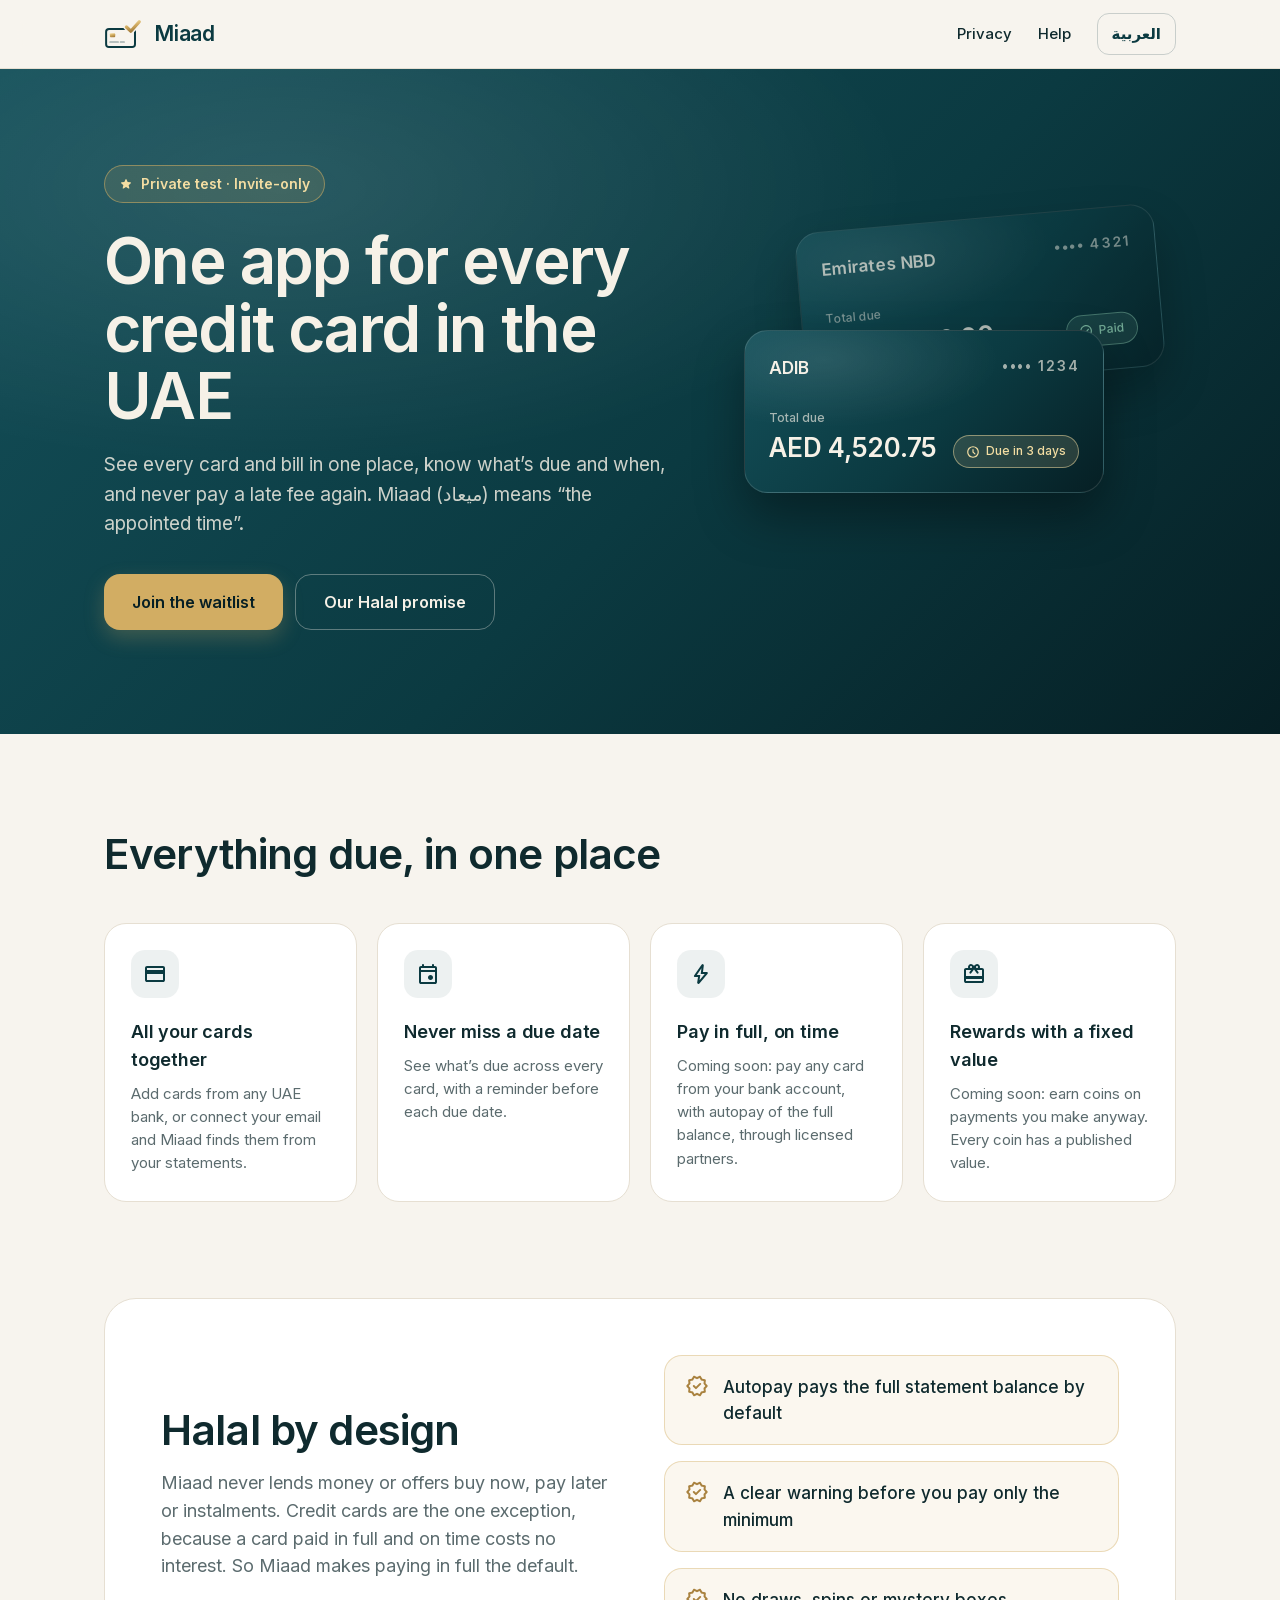
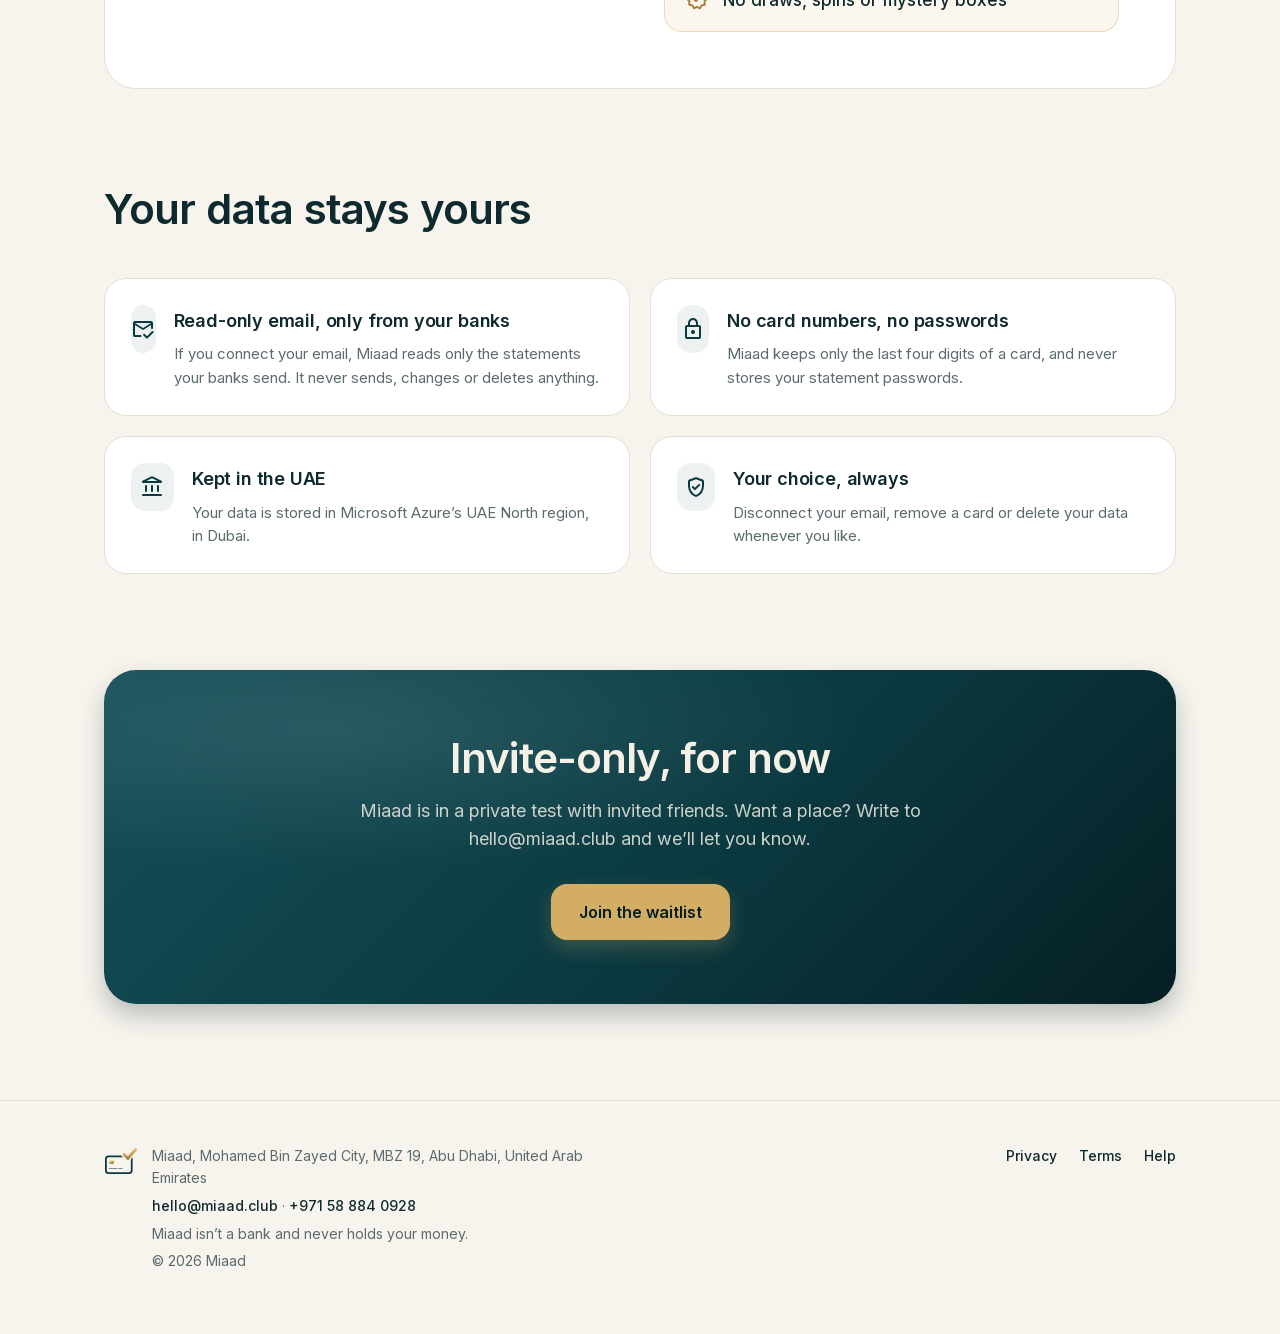
==== index.html @ fc9cc671 "Publish www.miaad.club from javed-code/miaad@ae507bf" ====
<!doctype html>
<html lang="en" dir="ltr">
<head>
<meta charset="utf-8">
<meta name="viewport" content="width=device-width, initial-scale=1">
<title>Miaad · One app for every credit card in the UAE</title>
<meta name="description" content="Miaad shows all your UAE credit cards and bills in one place, so you never miss a due date. Halal by design. Invite-only.">
<meta name="theme-color" content="#0b3a41">
<link rel="canonical" href="https://www.miaad.club/">
<link rel="alternate" hreflang="en" href="https://www.miaad.club/">
<link rel="alternate" hreflang="ar" href="https://www.miaad.club/ar/">
<link rel="icon" type="image/png" href="/assets/img/favicon.png">
<link rel="apple-touch-icon" href="/assets/img/apple-touch-icon.png">
<link rel="preload" href="/assets/fonts/inter-latin.woff2" as="font" type="font/woff2" crossorigin>
<link rel="stylesheet" href="/assets/site.css">
<meta property="og:title" content="Miaad · One app for every credit card in the UAE">
<meta property="og:description" content="Miaad shows all your UAE credit cards and bills in one place, so you never miss a due date. Halal by design. Invite-only.">
<meta property="og:image" content="https://www.miaad.club/assets/img/apple-touch-icon.png">
</head>
<body>
<header class="site-header"><div class="wrap bar">
<a class="logo" href="/"><img src="/assets/img/mark-on-light.svg" alt="" width="38" height="31">Miaad</a>
<nav class="site-nav" aria-label="Pages">
<a href="/privacy.html">Privacy</a>
<a href="/support.html">Help</a>
<a class="lang" href="/ar/" lang="ar" hreflang="ar">العربية</a>
</nav>
</div></header>
<main>
<section class="hero"><div class="wrap grid">
<div>
<span class="eyebrow"><svg width="14" height="14" fill="currentColor" viewBox="0 -960 960 960" aria-hidden="true"><path d="M480-269 314-169q-11 7-23 6t-21-8q-9-7-14-17.5t-2-23.5l44-189-147-127q-10-9-12.5-20.5T140-571q4-11 12-18t22-9l194-17 75-178q5-12 15.5-18t21.5-6q11 0 21.5 6t15.5 18l75 178 194 17q14 2 22 9t12 18q4 11 1.5 22.5T809-528L662-401l44 189q3 13-2 23.5T690-171q-9 7-21 8t-23-6L480-269Z"/></svg> Private test · Invite-only</span>
<h1>One app for every credit card in the UAE</h1>
<p class="lead">See every card and bill in one place, know what’s due and when, and never pay a late fee again. Miaad (ميعاد) means “the appointed time”.</p>
<div class="actions"><a class="btn gold" href="mailto:hello@miaad.club?subject=Miaad%20waitlist">Join the waitlist</a><a class="btn ghost" href="#halal">Our Halal promise</a></div>
</div>
<div class="cards" aria-hidden="true">
<div class="cardface back"><div class="top"><span>Emirates NBD</span><span class="digits">•••• 4321</span></div>
<div class="bill"><div><div class="label">Total due</div><div class="amount">AED 1,000.00</div></div><span class="pill paid"><svg viewBox="0 -960 960 960" aria-hidden="true"><path d="m424-408-86-86q-11-11-28-11t-28 11q-11 11-11 28t11 28l114 114q12 12 28 12t28-12l226-226q11-11 11-28t-11-28q-11-11-28-11t-28 11L424-408Zm56 328q-83 0-156-31.5T197-197q-54-54-85.5-127T80-480q0-83 31.5-156T197-763q54-54 127-85.5T480-880q83 0 156 31.5T763-763q54 54 85.5 127T880-480q0 83-31.5 156T763-197q-54 54-127 85.5T480-80Zm0-80q134 0 227-93t93-227q0-134-93-227t-227-93q-134 0-227 93t-93 227q0 134 93 227t227 93Zm0-320Z"/></svg>Paid</span></div></div>
<div class="cardface front"><div class="top"><span>ADIB</span><span class="digits">•••• 1234</span></div>
<div class="bill"><div><div class="label">Total due</div><div class="amount">AED 4,520.75</div></div><span class="pill soon"><svg viewBox="0 -960 960 960" aria-hidden="true"><path d="M520-496v-144q0-17-11.5-28.5T480-680q-17 0-28.5 11.5T440-640v159q0 8 3 15.5t9 13.5l132 132q11 11 28 11t28-11q11-11 11-28t-11-28L520-496ZM480-80q-83 0-156-31.5T197-197q-54-54-85.5-127T80-480q0-83 31.5-156T197-763q54-54 127-85.5T480-880q83 0 156 31.5T763-763q54 54 85.5 127T880-480q0 83-31.5 156T763-197q-54 54-127 85.5T480-80Zm0-400Zm0 320q133 0 226.5-93.5T800-480q0-133-93.5-226.5T480-800q-133 0-226.5 93.5T160-480q0 133 93.5 226.5T480-160Z"/></svg>Due in 3 days</span></div></div>
</div>
</div></section>

<section class="section"><div class="wrap">
<h2>Everything due, in one place</h2>
<div class="grid-4"><div class="tile-card"><div class="icon-tile"><svg viewBox="0 -960 960 960" aria-hidden="true"><path d="M880-720v480q0 33-23.5 56.5T800-160H160q-33 0-56.5-23.5T80-240v-480q0-33 23.5-56.5T160-800h640q33 0 56.5 23.5T880-720Zm-720 80h640v-80H160v80Zm0 160v240h640v-240H160Zm0 240v-480 480Z"/></svg></div><h3>All your cards together</h3><p>Add cards from any UAE bank, or connect your email and Miaad finds them from your statements.</p></div><div class="tile-card"><div class="icon-tile"><svg viewBox="0 -960 960 960" aria-hidden="true"><path d="M509-269q-29-29-29-71t29-71q29-29 71-29t71 29q29 29 29 71t-29 71q-29 29-71 29t-71-29ZM200-80q-33 0-56.5-23.5T120-160v-560q0-33 23.5-56.5T200-800h40v-40q0-17 11.5-28.5T280-880q17 0 28.5 11.5T320-840v40h320v-40q0-17 11.5-28.5T680-880q17 0 28.5 11.5T720-840v40h40q33 0 56.5 23.5T840-720v560q0 33-23.5 56.5T760-80H200Zm0-80h560v-400H200v400Zm0-480h560v-80H200v80Zm0 0v-80 80Z"/></svg></div><h3>Never miss a due date</h3><p>See what’s due across every card, with a reminder before each due date.</p></div><div class="tile-card"><div class="icon-tile"><svg viewBox="0 -960 960 960" aria-hidden="true"><path d="m422-232 207-248H469l29-227-185 267h139l-30 208Zm-62-128H236q-24 0-35.5-21.5T203-423l299-430q10-14 26-19.5t33 .5q17 6 25 21t6 32l-32 259h155q26 0 36.5 23t-6.5 43L416-100q-11 13-27 17t-31-3q-15-7-23.5-21.5T328-139l32-221Zm111-110Z"/></svg></div><h3>Pay in full, on time</h3><p>Coming soon: pay any card from your bank account, with autopay of the full balance, through licensed partners.</p></div><div class="tile-card"><div class="icon-tile"><svg viewBox="0 -960 960 960" aria-hidden="true"><path d="M160-280v80h640v-80H160Zm0-440h88q-5-9-6.5-19t-1.5-21q0-50 35-85t85-35q30 0 55.5 15.5T460-826l20 26 20-26q18-24 44-39t56-15q50 0 85 35t35 85q0 11-1.5 21t-6.5 19h88q33 0 56.5 23.5T880-640v440q0 33-23.5 56.5T800-120H160q-33 0-56.5-23.5T80-200v-440q0-33 23.5-56.5T160-720Zm0 320h640v-240H596l60 82q10 14 8 29.5T648-503q-14 10-29.5 7.5T593-511L480-664 367-511q-10 13-25.5 15.5T312-503q-14-10-16.5-25.5T303-558l59-82H160v240Zm228.5-331.5Q400-743 400-760t-11.5-28.5Q377-800 360-800t-28.5 11.5Q320-777 320-760t11.5 28.5Q343-720 360-720t28.5-11.5ZM600-720q17 0 28.5-11.5T640-760q0-17-11.5-28.5T600-800q-17 0-28.5 11.5T560-760q0 17 11.5 28.5T600-720Z"/></svg></div><h3>Rewards with a fixed value</h3><p>Coming soon: earn coins on payments you make anyway. Every coin has a published value.</p></div></div>
</div></section>

<section class="section" id="halal" style="padding-top:0"><div class="wrap"><div class="halal">
<div><h2>Halal by design</h2><p class="sub">Miaad never lends money or offers buy now, pay later or instalments. Credit cards are the one exception, because a card paid in full and on time costs no interest. So Miaad makes paying in full the default.</p></div>
<ul><li><svg viewBox="0 -960 960 960" aria-hidden="true"><path d="m438-452-58-57q-11-11-27.5-11T324-508q-11 11-11 28t11 28l86 86q12 12 28 12t28-12l170-170q12-12 11.5-28T636-592q-12-12-28.5-12.5T579-593L438-452ZM326-90l-58-98-110-24q-15-3-24-15.5t-7-27.5l11-113-75-86q-10-11-10-26t10-26l75-86-11-113q-2-15 7-27.5t24-15.5l110-24 58-98q8-13 22-17.5t28 1.5l104 44 104-44q14-6 28-1.5t22 17.5l58 98 110 24q15 3 24 15.5t7 27.5l-11 113 75 86q10 11 10 26t-10 26l-75 86 11 113q2 15-7 27.5T802-212l-110 24-58 98q-8 13-22 17.5T584-74l-104-44-104 44q-14 6-28 1.5T326-90Zm52-72 102-44 104 44 56-96 110-26-10-112 74-84-74-86 10-112-110-24-58-96-102 44-104-44-56 96-110 24 10 112-74 86 74 84-10 114 110 24 58 96Zm102-318Z"/></svg><span>Autopay pays the full statement balance by default</span></li><li><svg viewBox="0 -960 960 960" aria-hidden="true"><path d="m438-452-58-57q-11-11-27.5-11T324-508q-11 11-11 28t11 28l86 86q12 12 28 12t28-12l170-170q12-12 11.5-28T636-592q-12-12-28.5-12.5T579-593L438-452ZM326-90l-58-98-110-24q-15-3-24-15.5t-7-27.5l11-113-75-86q-10-11-10-26t10-26l75-86-11-113q-2-15 7-27.5t24-15.5l110-24 58-98q8-13 22-17.5t28 1.5l104 44 104-44q14-6 28-1.5t22 17.5l58 98 110 24q15 3 24 15.5t7 27.5l-11 113 75 86q10 11 10 26t-10 26l-75 86 11 113q2 15-7 27.5T802-212l-110 24-58 98q-8 13-22 17.5T584-74l-104-44-104 44q-14 6-28 1.5T326-90Zm52-72 102-44 104 44 56-96 110-26-10-112 74-84-74-86 10-112-110-24-58-96-102 44-104-44-56 96-110 24 10 112-74 86 74 84-10 114 110 24 58 96Zm102-318Z"/></svg><span>A clear warning before you pay only the minimum</span></li><li><svg viewBox="0 -960 960 960" aria-hidden="true"><path d="m438-452-58-57q-11-11-27.5-11T324-508q-11 11-11 28t11 28l86 86q12 12 28 12t28-12l170-170q12-12 11.5-28T636-592q-12-12-28.5-12.5T579-593L438-452ZM326-90l-58-98-110-24q-15-3-24-15.5t-7-27.5l11-113-75-86q-10-11-10-26t10-26l75-86-11-113q-2-15 7-27.5t24-15.5l110-24 58-98q8-13 22-17.5t28 1.5l104 44 104-44q14-6 28-1.5t22 17.5l58 98 110 24q15 3 24 15.5t7 27.5l-11 113 75 86q10 11 10 26t-10 26l-75 86 11 113q2 15-7 27.5T802-212l-110 24-58 98q-8 13-22 17.5T584-74l-104-44-104 44q-14 6-28 1.5T326-90Zm52-72 102-44 104 44 56-96 110-26-10-112 74-84-74-86 10-112-110-24-58-96-102 44-104-44-56 96-110 24 10 112-74 86 74 84-10 114 110 24 58 96Zm102-318Z"/></svg><span>No draws, spins or mystery boxes</span></li></ul>
</div></div></section>

<section class="section" style="padding-top:0"><div class="wrap">
<h2>Your data stays yours</h2>
<div class="grid-2"><div class="tile-card row-card"><div class="icon-tile"><svg viewBox="0 -960 960 960" aria-hidden="true"><path d="m160-720 320 200 320-200H160Zm0 560q-33 0-56.5-23.5T80-240v-480q0-33 23.5-56.5T160-800h640q33 0 56.5 23.5T880-720v200q0 17-11.5 28.5T840-480q-17 0-28.5-11.5T800-520v-120L501-453q-3 2-21 6-5 0-10.5-1.5T459-453L160-640v400h220q17 0 28.5 11.5T420-200q0 17-11.5 28.5T380-160H160Zm320-240Zm0-120Zm0 75Zm158 253 198-198q11-11 28-11t28 11q11 11 11 28t-11 28L666-108q-12 12-28 12t-28-12L496-222q-11-11-11-28t11-28q11-11 28-11t28 11l86 86Z"/></svg></div><div><h3>Read-only email, only from your banks</h3><p>If you connect your email, Miaad reads only the statements your banks send. It never sends, changes or deletes anything.</p></div></div><div class="tile-card row-card"><div class="icon-tile"><svg viewBox="0 -960 960 960" aria-hidden="true"><path d="M240-80q-33 0-56.5-23.5T160-160v-400q0-33 23.5-56.5T240-640h40v-80q0-83 58.5-141.5T480-920q83 0 141.5 58.5T680-720v80h40q33 0 56.5 23.5T800-560v400q0 33-23.5 56.5T720-80H240Zm0-80h480v-400H240v400Zm296.5-143.5Q560-327 560-360t-23.5-56.5Q513-440 480-440t-56.5 23.5Q400-393 400-360t23.5 56.5Q447-280 480-280t56.5-23.5ZM360-640h240v-80q0-50-35-85t-85-35q-50 0-85 35t-35 85v80ZM240-160v-400 400Z"/></svg></div><div><h3>No card numbers, no passwords</h3><p>Miaad keeps only the last four digits of a card, and never stores your statement passwords.</p></div></div><div class="tile-card row-card"><div class="icon-tile"><svg viewBox="0 -960 960 960" aria-hidden="true"><path d="M200-320v-200q0-17 11.5-28.5T240-560q17 0 28.5 11.5T280-520v200q0 17-11.5 28.5T240-280q-17 0-28.5-11.5T200-320Zm240 0v-200q0-17 11.5-28.5T480-560q17 0 28.5 11.5T520-520v200q0 17-11.5 28.5T480-280q-17 0-28.5-11.5T440-320ZM120-120q-17 0-28.5-11.5T80-160q0-17 11.5-28.5T120-200h720q17 0 28.5 11.5T880-160q0 17-11.5 28.5T840-120H120Zm560-200v-200q0-17 11.5-28.5T720-560q17 0 28.5 11.5T760-520v200q0 17-11.5 28.5T720-280q-17 0-28.5-11.5T680-320Zm160-320H116q-15 0-25.5-10.5T80-676v-22q0-11 5.5-19t14.5-13l344-172q17-8 36-8t36 8l342 171q11 5 16.5 15t5.5 21v15q0 17-11.5 28.5T840-640Zm-582-80h444-444Zm0 0h444L480-830 258-720Z"/></svg></div><div><h3>Kept in the UAE</h3><p>Your data is stored in Microsoft Azure’s UAE North region, in Dubai.</p></div></div><div class="tile-card row-card"><div class="icon-tile"><svg viewBox="0 -960 960 960" aria-hidden="true"><path d="m438-452-56-56q-12-12-28-12t-28 12q-12 12-12 28.5t12 28.5l84 85q12 12 28 12t28-12l170-170q12-12 12-28.5T636-593q-12-12-28.5-12T579-593L438-452Zm29 367q-6-1-12-3-135-45-215-166.5T160-516v-189q0-25 14.5-45t37.5-29l240-90q14-5 28-5t28 5l240 90q23 9 37.5 29t14.5 45v189q0 140-80 261.5T505-88q-6 2-12 3t-13 1q-7 0-13-1Zm13-79q104-33 172-132t68-220v-189l-240-90-240 90v189q0 121 68 220t172 132Zm0-316Z"/></svg></div><div><h3>Your choice, always</h3><p>Disconnect your email, remove a card or delete your data whenever you like.</p></div></div></div>
</div></section>

<section class="section" style="padding-top:0"><div class="wrap"><div class="cta">
<h2>Invite-only, for now</h2>
<p>Miaad is in a private test with invited friends. Want a place? Write to hello@miaad.club and we’ll let you know.</p>
<a class="btn gold" href="mailto:hello@miaad.club?subject=Miaad%20waitlist">Join the waitlist</a>
</div></div></section>
</main>
<footer class="site-footer"><div class="wrap cols">
<div class="brand"><img src="/assets/img/mark-on-light.svg" alt="" width="34" height="28"><div>

<p>Miaad, <span class="ltr">Mohamed Bin Zayed City, MBZ 19, Abu Dhabi, United Arab Emirates</span></p>
<p><a href="mailto:hello@miaad.club">hello@miaad.club</a> · <a class="ltr" href="tel:+971588840928">+971 58 884 0928</a></p>
<p>Miaad isn’t a bank and never holds your money.</p>
<p>© 2026 Miaad</p>
</div></div>
<nav class="links" aria-label="Links">
<a href="/privacy.html">Privacy</a>
<a href="/terms.html">Terms</a>
<a href="/support.html">Help</a>
</nav>
</div></footer>
</body>
</html>
---- assets/site.css ----
/* www.miaad.club. The app's palette (mobile/lib/theme.dart) and the design file's type (design/figma). Logical
   properties throughout, so the Arabic pages mirror by themselves. */

@font-face {
  font-family: 'Inter';
  font-style: normal;
  font-weight: 400 700;
  font-display: swap;
  src: url('/assets/fonts/inter-latin.woff2') format('woff2');
  unicode-range: U+0000-00FF, U+0131, U+0152-0153, U+02BB-02BC, U+02C6, U+02DA, U+02DC, U+0304, U+0308, U+0329, U+2000-206F, U+20AC, U+2122, U+2191, U+2193, U+2212, U+2215, U+FEFF, U+FFFD;
}
@font-face { font-family: 'IBM Plex Sans Arabic'; font-weight: 400; font-display: swap; src: url('/assets/fonts/plex-arabic-400.woff2') format('woff2'); unicode-range: U+0600-06FF, U+0750-077F, U+0870-0891, U+0897-08E1, U+08E3-08FF, U+200C-200E, U+2010-2011, U+204F, U+2E41, U+FB50-FDFF, U+FE70-FE74, U+FE76-FEFC; }
@font-face { font-family: 'IBM Plex Sans Arabic'; font-weight: 500; font-display: swap; src: url('/assets/fonts/plex-arabic-500.woff2') format('woff2'); unicode-range: U+0600-06FF, U+0750-077F, U+0870-0891, U+0897-08E1, U+08E3-08FF, U+200C-200E, U+2010-2011, U+204F, U+2E41, U+FB50-FDFF, U+FE70-FE74, U+FE76-FEFC; }
@font-face { font-family: 'IBM Plex Sans Arabic'; font-weight: 600; font-display: swap; src: url('/assets/fonts/plex-arabic-600.woff2') format('woff2'); unicode-range: U+0600-06FF, U+0750-077F, U+0870-0891, U+0897-08E1, U+08E3-08FF, U+200C-200E, U+2010-2011, U+204F, U+2E41, U+FB50-FDFF, U+FE70-FE74, U+FE76-FEFC; }
@font-face { font-family: 'IBM Plex Sans Arabic'; font-weight: 700; font-display: swap; src: url('/assets/fonts/plex-arabic-700.woff2') format('woff2'); unicode-range: U+0600-06FF, U+0750-077F, U+0870-0891, U+0897-08E1, U+08E3-08FF, U+200C-200E, U+2010-2011, U+204F, U+2E41, U+FB50-FDFF, U+FE70-FE74, U+FE76-FEFC; }

:root {
  --teal-dark: #061f24;
  --teal-deep: #0b3a41;
  --teal-mid: #14505a;
  --gold: #d2ad63;
  --gold-light: #f3dda2;
  --gold-dark: #a9823f;
  --ivory: #f6f1e7;
  --canvas: #f7f4ee;
  --outline: #e6dfd2;
  --ink: #0f2a2e;
  --muted: #5b6b6e;
  --brand: radial-gradient(ellipse 70% 60% at 22% 18%, rgba(255, 255, 255, 0.1), rgba(255, 255, 255, 0) 70%),
    linear-gradient(135deg, var(--teal-mid) 0%, var(--teal-deep) 55%, var(--teal-dark) 100%);
  --shadow: 0 12px 24px rgba(6, 31, 36, 0.25);
}
[dir='rtl'] {
  --brand: radial-gradient(ellipse 70% 60% at 78% 18%, rgba(255, 255, 255, 0.1), rgba(255, 255, 255, 0) 70%),
    linear-gradient(225deg, var(--teal-mid) 0%, var(--teal-deep) 55%, var(--teal-dark) 100%);
}

*, *::before, *::after { box-sizing: border-box; }
html { -webkit-text-size-adjust: 100%; scroll-behavior: smooth; }
body {
  margin: 0;
  font-family: 'Inter', system-ui, -apple-system, 'Segoe UI', sans-serif;
  font-size: 16px;
  line-height: 1.55;
  color: var(--ink);
  background: var(--canvas);
  -webkit-font-smoothing: antialiased;
  text-rendering: optimizeLegibility;
}
[lang='ar'] body { font-family: 'IBM Plex Sans Arabic', 'Inter', system-ui, -apple-system, sans-serif; line-height: 1.7; }
[lang='ar'] * { letter-spacing: 0 !important; }
a { color: var(--teal-deep); }
img { display: block; }
.wrap { max-width: 1120px; margin-inline: auto; padding-inline: 24px; }
.placeholder { background: #fde7e4; color: #ba1a1a; padding: 0 4px; border-radius: 4px; }

/* header */
.site-header { position: sticky; top: 0; z-index: 10; background: rgba(247, 244, 238, 0.86); backdrop-filter: saturate(1.4) blur(14px); -webkit-backdrop-filter: saturate(1.4) blur(14px); border-bottom: 1px solid var(--outline); }
.site-header .bar { display: flex; align-items: center; justify-content: space-between; height: 68px; }
.logo { display: inline-flex; align-items: center; gap: 12px; text-decoration: none; color: var(--teal-deep); font-weight: 600; font-size: 21px; letter-spacing: -0.01em; }
.logo img { width: 38px; height: auto; }
.site-nav { display: flex; align-items: center; gap: 26px; }
.site-nav a { color: var(--ink); text-decoration: none; font-weight: 500; font-size: 15px; }
.site-nav a:hover { color: var(--teal-deep); }
.site-nav .lang { color: var(--teal-deep); font-weight: 600; padding: 8px 14px; border-radius: 12px; border: 1px solid rgba(11, 58, 65, 0.2); }

/* hero */
.hero { background: var(--brand); color: var(--ivory); }
.hero .grid { display: grid; grid-template-columns: 1.15fr 0.85fr; gap: 56px; align-items: center; padding-block: 96px 104px; }
.eyebrow { display: inline-flex; align-items: center; gap: 8px; padding: 7px 14px; border-radius: 999px; border: 1px solid rgba(210, 173, 99, 0.55); background: rgba(210, 173, 99, 0.14); color: var(--gold-light); font-weight: 600; font-size: 14px; }
.hero h1 { font-size: clamp(40px, 5.4vw, 64px); line-height: 1.06; letter-spacing: -0.025em; margin: 24px 0 20px; font-weight: 600; }
[lang='ar'] .hero h1 { line-height: 1.28; font-size: clamp(36px, 4.8vw, 56px); }
.lead { font-size: 19px; color: rgba(246, 241, 231, 0.82); max-width: 580px; margin: 0; }
.actions { display: flex; gap: 12px; flex-wrap: wrap; margin-top: 36px; }
.btn { display: inline-flex; align-items: center; justify-content: center; gap: 10px; height: 56px; padding-inline: 28px; border-radius: 16px; font-weight: 600; font-size: 16px; text-decoration: none; transition: transform 0.15s ease, box-shadow 0.15s ease; }
.btn:hover { transform: translateY(-1px); }
.btn.gold { background: var(--gold); color: var(--teal-dark); box-shadow: 0 8px 20px rgba(210, 173, 99, 0.25); }
.btn.ghost { border: 1px solid rgba(246, 241, 231, 0.35); color: var(--ivory); }
.btn.primary { background: var(--teal-deep); color: var(--ivory); }

/* the card visual in the hero */
.cards { position: relative; height: 360px; }
.cardface { position: absolute; width: min(360px, 100%); border-radius: 24px; padding: 24px; background: var(--brand); border: 1px solid rgba(246, 241, 231, 0.14); box-shadow: 0 24px 48px rgba(0, 0, 0, 0.35); color: var(--ivory); }
.cardface.back { inset-inline-start: 56px; top: 0; opacity: 0.7; transform: rotate(-5deg); }
[dir='rtl'] .cardface.back { transform: rotate(5deg); }
.cardface.front { inset-inline-start: 0; top: 112px; }
.cardface .top { display: flex; justify-content: space-between; gap: 12px; font-weight: 600; font-size: 17px; }
.cardface .digits { direction: ltr; color: rgba(246, 241, 231, 0.65); letter-spacing: 0.12em; font-size: 14px; }
.cardface .bill { display: flex; flex-wrap: wrap; justify-content: space-between; align-items: flex-end; gap: 12px; margin-top: 28px; }
.cardface .label { font-size: 12px; color: rgba(246, 241, 231, 0.65); font-weight: 500; }
.cardface .amount { font-size: 26px; font-weight: 600; letter-spacing: -0.01em; white-space: nowrap; }
.pill { display: inline-flex; align-items: center; gap: 6px; padding: 6px 12px; border-radius: 999px; font-size: 12px; font-weight: 500; white-space: nowrap; }
.pill.soon { color: var(--gold-light); background: rgba(243, 221, 162, 0.14); border: 1px solid rgba(243, 221, 162, 0.5); }
.pill.paid { color: #9edcbc; background: rgba(158, 220, 188, 0.14); border: 1px solid rgba(158, 220, 188, 0.5); }
.pill svg { width: 14px; height: 14px; fill: currentColor; }

/* sections */
.section { padding-block: 96px; }
.section h2 { font-size: clamp(30px, 3.6vw, 42px); line-height: 1.15; letter-spacing: -0.02em; margin: 0 0 14px; font-weight: 600; }
.section .sub { color: var(--muted); font-size: 18px; max-width: 660px; margin: 0; }
.grid-4 { display: grid; grid-template-columns: repeat(4, 1fr); gap: 20px; margin-top: 44px; }
.grid-2 { display: grid; grid-template-columns: repeat(2, 1fr); gap: 20px; margin-top: 44px; }
.tile-card { background: #fff; border: 1px solid var(--outline); border-radius: 22px; padding: 26px; }
.tile-card h3 { font-size: 18px; margin: 20px 0 8px; font-weight: 600; letter-spacing: -0.01em; }
.tile-card p { color: var(--muted); margin: 0; font-size: 15px; }
.icon-tile { width: 48px; height: 48px; border-radius: 14px; background: rgba(11, 58, 65, 0.07); display: flex; align-items: center; justify-content: center; }
.icon-tile svg { width: 24px; height: 24px; fill: var(--teal-deep); }
.icon-tile.gold { background: rgba(210, 173, 99, 0.16); }
.icon-tile.gold svg { fill: var(--gold-dark); }
.row-card { display: flex; gap: 18px; align-items: flex-start; }
.row-card h3 { margin-top: 2px; }

.halal { background: #fff; border: 1px solid var(--outline); border-radius: 32px; padding: 56px; display: grid; grid-template-columns: 1fr 1fr; gap: 48px; align-items: center; }
.halal ul { list-style: none; margin: 0; padding: 0; display: grid; gap: 16px; }
.halal li { display: flex; gap: 14px; align-items: flex-start; font-size: 17px; font-weight: 500; padding: 18px 20px; border-radius: 18px; background: rgba(210, 173, 99, 0.1); border: 1px solid rgba(210, 173, 99, 0.4); }
.halal li svg { flex: none; width: 24px; height: 24px; fill: var(--gold-dark); }

.cta { background: var(--brand); color: var(--ivory); border-radius: 32px; padding: 64px 40px; text-align: center; box-shadow: var(--shadow); }
.cta h2 { color: var(--ivory); }
.cta p { color: rgba(246, 241, 231, 0.82); font-size: 18px; max-width: 620px; margin: 0 auto 32px; }

/* documents: privacy, terms, help */
.doc { max-width: 780px; margin-inline: auto; padding: 72px 24px 104px; }
.doc h1 { font-size: clamp(34px, 4vw, 46px); letter-spacing: -0.02em; line-height: 1.15; margin: 0 0 8px; font-weight: 600; }
.doc .updated { color: var(--muted); font-size: 14px; margin: 0 0 32px; }
.doc h2 { font-size: 22px; margin: 44px 0 12px; letter-spacing: -0.01em; font-weight: 600; }
.doc h3 { font-size: 16px; margin: 24px 0 6px; font-weight: 600; }
.doc p, .doc li { font-size: 16.5px; }
.doc ul { padding-inline-start: 22px; }
.doc li { margin-bottom: 8px; }
.doc table { width: 100%; border-collapse: separate; border-spacing: 0; background: #fff; border: 1px solid var(--outline); border-radius: 16px; overflow: hidden; font-size: 15px; margin-top: 8px; }
.doc th, .doc td { padding: 12px 16px; text-align: start; vertical-align: top; border-bottom: 1px solid var(--outline); }
.doc tr:last-child td { border-bottom: 0; }
.doc th { background: var(--canvas); font-weight: 600; }
.doc .contact-card { margin-top: 32px; padding: 24px; border-radius: 20px; background: #fff; border: 1px solid var(--outline); }

/* footer */
.site-footer { border-top: 1px solid var(--outline); padding-block: 44px 56px; color: var(--muted); font-size: 14px; }
.site-footer .cols { display: flex; justify-content: space-between; gap: 32px; flex-wrap: wrap; }
.site-footer .brand { display: flex; gap: 14px; align-items: flex-start; max-width: 520px; }
.site-footer .brand img { width: 34px; height: auto; margin-top: 2px; }
.site-footer p { margin: 0 0 6px; }
.site-footer .links { display: flex; gap: 22px; flex-wrap: wrap; align-items: flex-start; }
.site-footer a { color: var(--ink); text-decoration: none; font-weight: 500; }
.site-footer a:hover { color: var(--teal-deep); }
.ltr { direction: ltr; unicode-bidi: isolate; }

@media (max-width: 960px) {
  .hero .grid { grid-template-columns: 1fr; padding-block: 64px 72px; }
  .cards { height: 300px; max-width: 420px; }
  .grid-4 { grid-template-columns: repeat(2, 1fr); }
  .halal { grid-template-columns: 1fr; padding: 32px; gap: 28px; }
}
@media (max-width: 620px) {
  .site-nav a:not(.lang) { display: none; }
  .grid-4, .grid-2 { grid-template-columns: 1fr; }
  .section { padding-block: 64px; }
  .cta { padding: 44px 24px; border-radius: 24px; }
  .cardface { width: 300px; }
  .cardface.back { inset-inline-start: 40px; }
  .cardface.front { top: 96px; }
  .actions .btn { flex: 1 1 100%; }
}
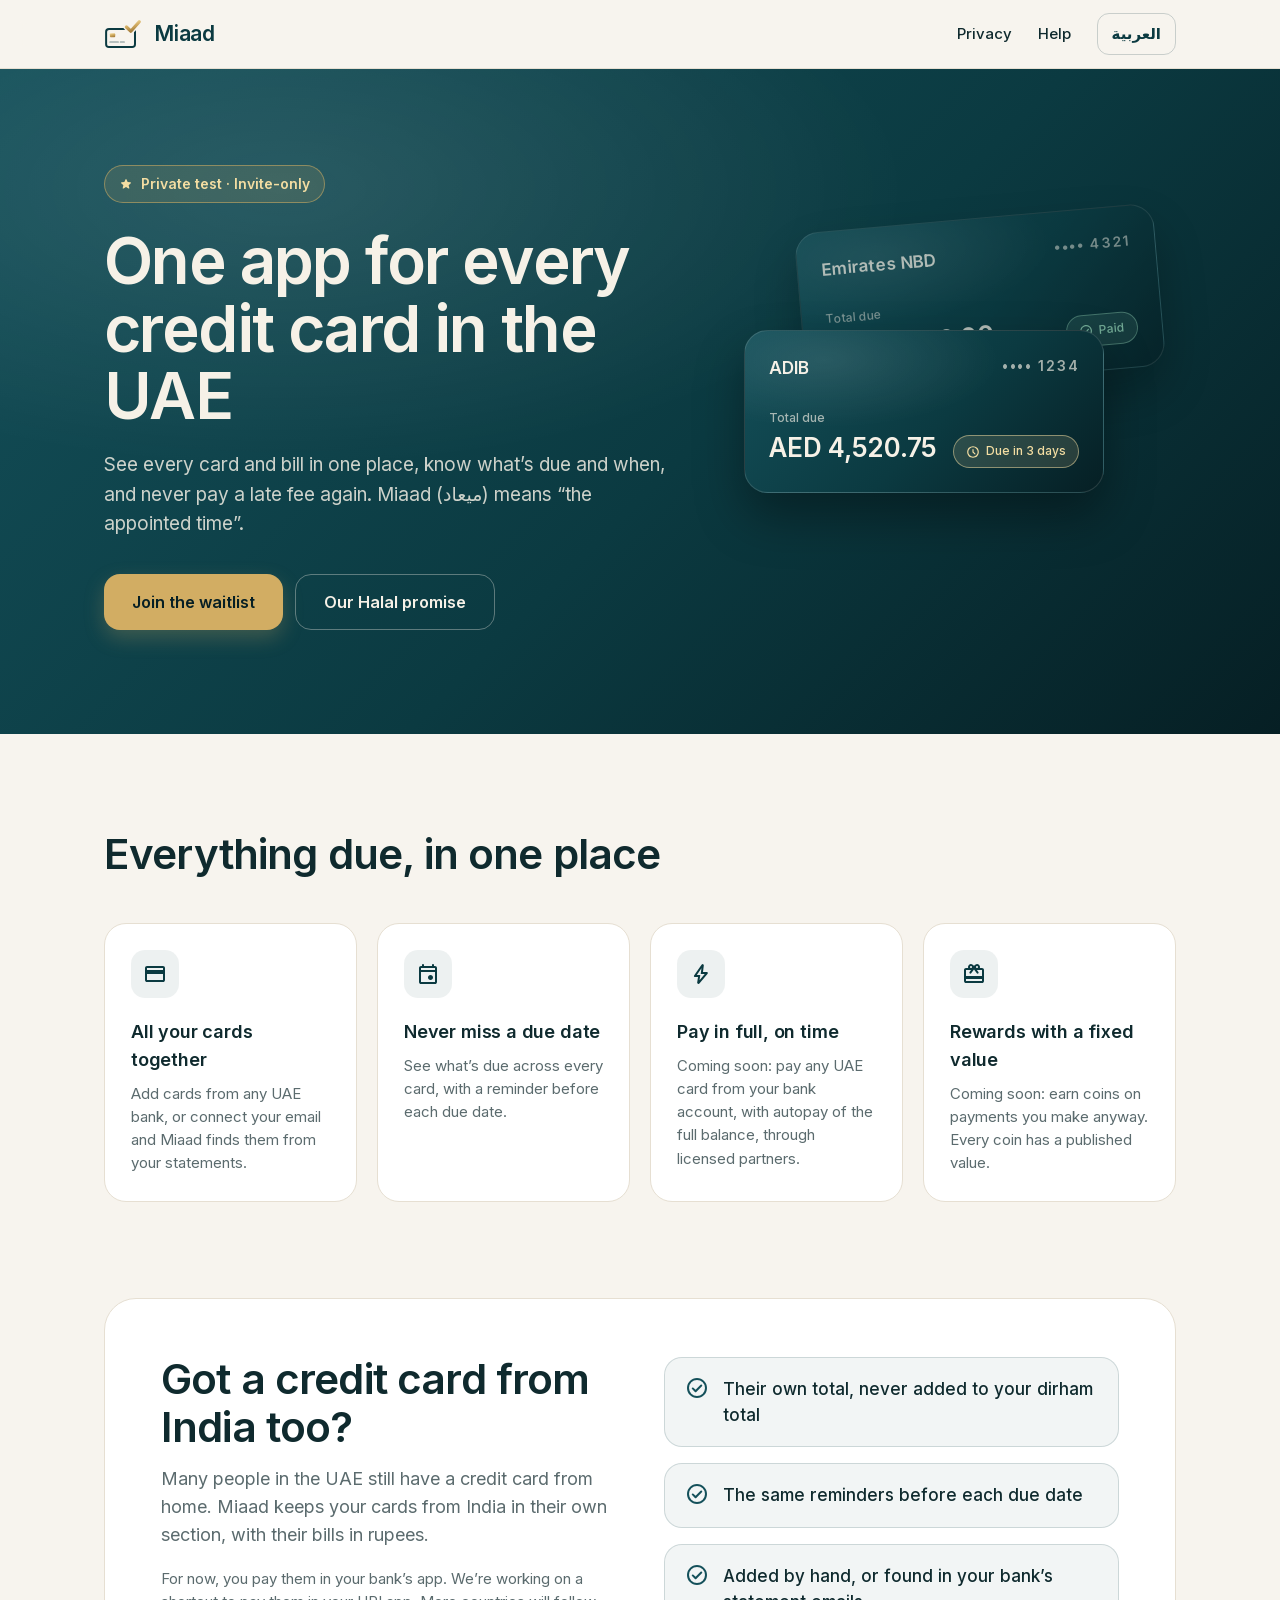
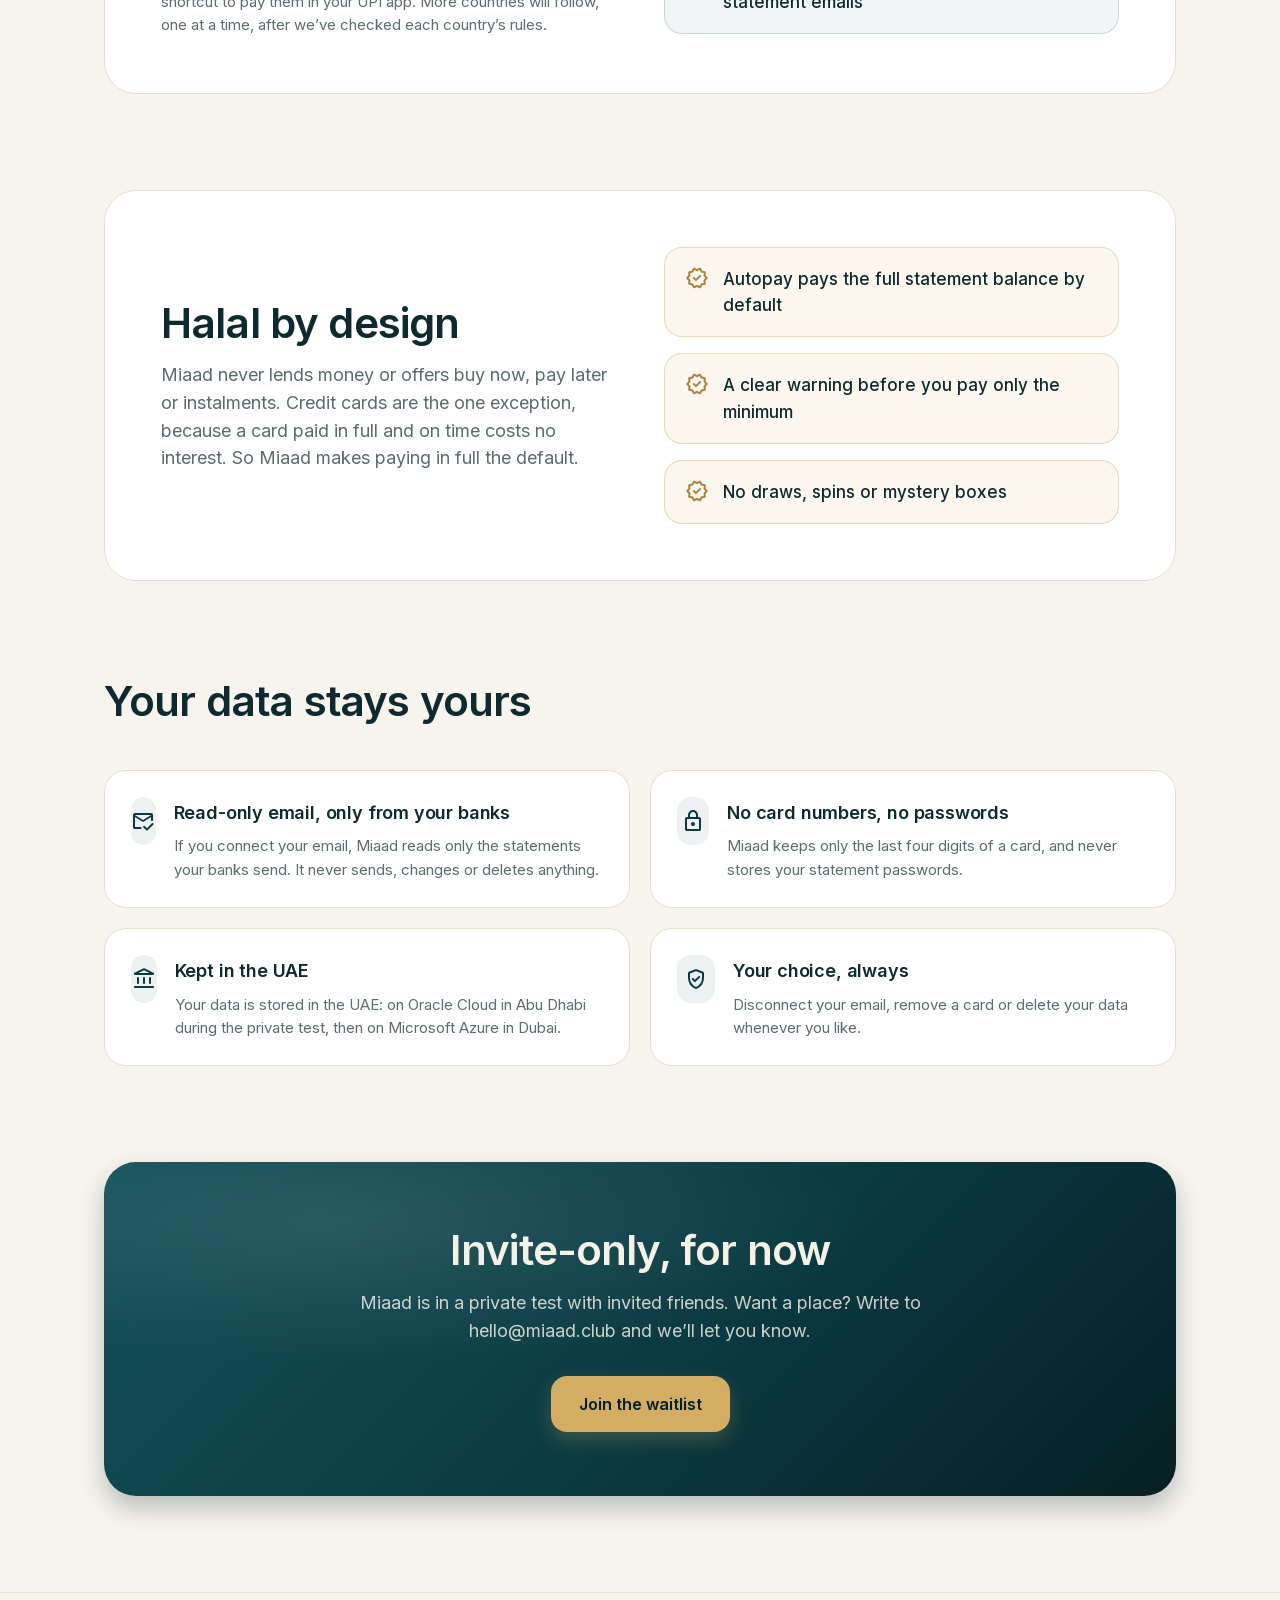
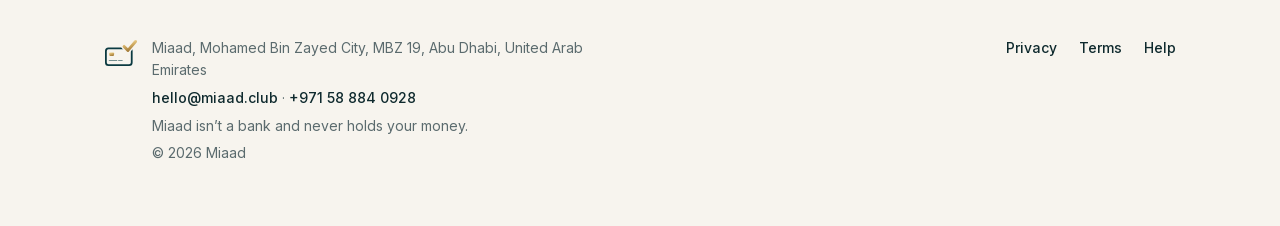
==== commit e5b6ec6d: "Publish www.miaad.club from javed-code/miaad@858d1ce" ====
--- a/index.html
+++ b/index.html
@@ -44,8 +44,13 @@
 
 <section class="section"><div class="wrap">
 <h2>Everything due, in one place</h2>
-<div class="grid-4"><div class="tile-card"><div class="icon-tile"><svg viewBox="0 -960 960 960" aria-hidden="true"><path d="M880-720v480q0 33-23.5 56.5T800-160H160q-33 0-56.5-23.5T80-240v-480q0-33 23.5-56.5T160-800h640q33 0 56.5 23.5T880-720Zm-720 80h640v-80H160v80Zm0 160v240h640v-240H160Zm0 240v-480 480Z"/></svg></div><h3>All your cards together</h3><p>Add cards from any UAE bank, or connect your email and Miaad finds them from your statements.</p></div><div class="tile-card"><div class="icon-tile"><svg viewBox="0 -960 960 960" aria-hidden="true"><path d="M509-269q-29-29-29-71t29-71q29-29 71-29t71 29q29 29 29 71t-29 71q-29 29-71 29t-71-29ZM200-80q-33 0-56.5-23.5T120-160v-560q0-33 23.5-56.5T200-800h40v-40q0-17 11.5-28.5T280-880q17 0 28.5 11.5T320-840v40h320v-40q0-17 11.5-28.5T680-880q17 0 28.5 11.5T720-840v40h40q33 0 56.5 23.5T840-720v560q0 33-23.5 56.5T760-80H200Zm0-80h560v-400H200v400Zm0-480h560v-80H200v80Zm0 0v-80 80Z"/></svg></div><h3>Never miss a due date</h3><p>See what’s due across every card, with a reminder before each due date.</p></div><div class="tile-card"><div class="icon-tile"><svg viewBox="0 -960 960 960" aria-hidden="true"><path d="m422-232 207-248H469l29-227-185 267h139l-30 208Zm-62-128H236q-24 0-35.5-21.5T203-423l299-430q10-14 26-19.5t33 .5q17 6 25 21t6 32l-32 259h155q26 0 36.5 23t-6.5 43L416-100q-11 13-27 17t-31-3q-15-7-23.5-21.5T328-139l32-221Zm111-110Z"/></svg></div><h3>Pay in full, on time</h3><p>Coming soon: pay any card from your bank account, with autopay of the full balance, through licensed partners.</p></div><div class="tile-card"><div class="icon-tile"><svg viewBox="0 -960 960 960" aria-hidden="true"><path d="M160-280v80h640v-80H160Zm0-440h88q-5-9-6.5-19t-1.5-21q0-50 35-85t85-35q30 0 55.5 15.5T460-826l20 26 20-26q18-24 44-39t56-15q50 0 85 35t35 85q0 11-1.5 21t-6.5 19h88q33 0 56.5 23.5T880-640v440q0 33-23.5 56.5T800-120H160q-33 0-56.5-23.5T80-200v-440q0-33 23.5-56.5T160-720Zm0 320h640v-240H596l60 82q10 14 8 29.5T648-503q-14 10-29.5 7.5T593-511L480-664 367-511q-10 13-25.5 15.5T312-503q-14-10-16.5-25.5T303-558l59-82H160v240Zm228.5-331.5Q400-743 400-760t-11.5-28.5Q377-800 360-800t-28.5 11.5Q320-777 320-760t11.5 28.5Q343-720 360-720t28.5-11.5ZM600-720q17 0 28.5-11.5T640-760q0-17-11.5-28.5T600-800q-17 0-28.5 11.5T560-760q0 17 11.5 28.5T600-720Z"/></svg></div><h3>Rewards with a fixed value</h3><p>Coming soon: earn coins on payments you make anyway. Every coin has a published value.</p></div></div>
+<div class="grid-4"><div class="tile-card"><div class="icon-tile"><svg viewBox="0 -960 960 960" aria-hidden="true"><path d="M880-720v480q0 33-23.5 56.5T800-160H160q-33 0-56.5-23.5T80-240v-480q0-33 23.5-56.5T160-800h640q33 0 56.5 23.5T880-720Zm-720 80h640v-80H160v80Zm0 160v240h640v-240H160Zm0 240v-480 480Z"/></svg></div><h3>All your cards together</h3><p>Add cards from any UAE bank, or connect your email and Miaad finds them from your statements.</p></div><div class="tile-card"><div class="icon-tile"><svg viewBox="0 -960 960 960" aria-hidden="true"><path d="M509-269q-29-29-29-71t29-71q29-29 71-29t71 29q29 29 29 71t-29 71q-29 29-71 29t-71-29ZM200-80q-33 0-56.5-23.5T120-160v-560q0-33 23.5-56.5T200-800h40v-40q0-17 11.5-28.5T280-880q17 0 28.5 11.5T320-840v40h320v-40q0-17 11.5-28.5T680-880q17 0 28.5 11.5T720-840v40h40q33 0 56.5 23.5T840-720v560q0 33-23.5 56.5T760-80H200Zm0-80h560v-400H200v400Zm0-480h560v-80H200v80Zm0 0v-80 80Z"/></svg></div><h3>Never miss a due date</h3><p>See what’s due across every card, with a reminder before each due date.</p></div><div class="tile-card"><div class="icon-tile"><svg viewBox="0 -960 960 960" aria-hidden="true"><path d="m422-232 207-248H469l29-227-185 267h139l-30 208Zm-62-128H236q-24 0-35.5-21.5T203-423l299-430q10-14 26-19.5t33 .5q17 6 25 21t6 32l-32 259h155q26 0 36.5 23t-6.5 43L416-100q-11 13-27 17t-31-3q-15-7-23.5-21.5T328-139l32-221Zm111-110Z"/></svg></div><h3>Pay in full, on time</h3><p>Coming soon: pay any UAE card from your bank account, with autopay of the full balance, through licensed partners.</p></div><div class="tile-card"><div class="icon-tile"><svg viewBox="0 -960 960 960" aria-hidden="true"><path d="M160-280v80h640v-80H160Zm0-440h88q-5-9-6.5-19t-1.5-21q0-50 35-85t85-35q30 0 55.5 15.5T460-826l20 26 20-26q18-24 44-39t56-15q50 0 85 35t35 85q0 11-1.5 21t-6.5 19h88q33 0 56.5 23.5T880-640v440q0 33-23.5 56.5T800-120H160q-33 0-56.5-23.5T80-200v-440q0-33 23.5-56.5T160-720Zm0 320h640v-240H596l60 82q10 14 8 29.5T648-503q-14 10-29.5 7.5T593-511L480-664 367-511q-10 13-25.5 15.5T312-503q-14-10-16.5-25.5T303-558l59-82H160v240Zm228.5-331.5Q400-743 400-760t-11.5-28.5Q377-800 360-800t-28.5 11.5Q320-777 320-760t11.5 28.5Q343-720 360-720t28.5-11.5ZM600-720q17 0 28.5-11.5T640-760q0-17-11.5-28.5T600-800q-17 0-28.5 11.5T560-760q0 17 11.5 28.5T600-720Z"/></svg></div><h3>Rewards with a fixed value</h3><p>Coming soon: earn coins on payments you make anyway. Every coin has a published value.</p></div></div>
 </div></section>
+
+<section class="section" style="padding-top:0"><div class="wrap"><div class="abroad">
+<div><h2>Got a credit card from India too?</h2><p class="sub">Many people in the UAE still have a credit card from home. Miaad keeps your cards from India in their own section, with their bills in rupees.</p><p class="note">For now, you pay them in your bank’s app. We’re working on a shortcut to pay them in your UPI app. More countries will follow, one at a time, after we’ve checked each country’s rules.</p></div>
+<ul><li><svg viewBox="0 -960 960 960" aria-hidden="true"><path d="m424-408-86-86q-11-11-28-11t-28 11q-11 11-11 28t11 28l114 114q12 12 28 12t28-12l226-226q11-11 11-28t-11-28q-11-11-28-11t-28 11L424-408Zm56 328q-83 0-156-31.5T197-197q-54-54-85.5-127T80-480q0-83 31.5-156T197-763q54-54 127-85.5T480-880q83 0 156 31.5T763-763q54 54 85.5 127T880-480q0 83-31.5 156T763-197q-54 54-127 85.5T480-80Zm0-80q134 0 227-93t93-227q0-134-93-227t-227-93q-134 0-227 93t-93 227q0 134 93 227t227 93Zm0-320Z"/></svg><span>Their own total, never added to your dirham total</span></li><li><svg viewBox="0 -960 960 960" aria-hidden="true"><path d="m424-408-86-86q-11-11-28-11t-28 11q-11 11-11 28t11 28l114 114q12 12 28 12t28-12l226-226q11-11 11-28t-11-28q-11-11-28-11t-28 11L424-408Zm56 328q-83 0-156-31.5T197-197q-54-54-85.5-127T80-480q0-83 31.5-156T197-763q54-54 127-85.5T480-880q83 0 156 31.5T763-763q54 54 85.5 127T880-480q0 83-31.5 156T763-197q-54 54-127 85.5T480-80Zm0-80q134 0 227-93t93-227q0-134-93-227t-227-93q-134 0-227 93t-93 227q0 134 93 227t227 93Zm0-320Z"/></svg><span>The same reminders before each due date</span></li><li><svg viewBox="0 -960 960 960" aria-hidden="true"><path d="m424-408-86-86q-11-11-28-11t-28 11q-11 11-11 28t11 28l114 114q12 12 28 12t28-12l226-226q11-11 11-28t-11-28q-11-11-28-11t-28 11L424-408Zm56 328q-83 0-156-31.5T197-197q-54-54-85.5-127T80-480q0-83 31.5-156T197-763q54-54 127-85.5T480-880q83 0 156 31.5T763-763q54 54 85.5 127T880-480q0 83-31.5 156T763-197q-54 54-127 85.5T480-80Zm0-80q134 0 227-93t93-227q0-134-93-227t-227-93q-134 0-227 93t-93 227q0 134 93 227t227 93Zm0-320Z"/></svg><span>Added by hand, or found in your bank’s statement emails</span></li></ul>
+</div></div></section>
 
 <section class="section" id="halal" style="padding-top:0"><div class="wrap"><div class="halal">
 <div><h2>Halal by design</h2><p class="sub">Miaad never lends money or offers buy now, pay later or instalments. Credit cards are the one exception, because a card paid in full and on time costs no interest. So Miaad makes paying in full the default.</p></div>
@@ -54,7 +59,7 @@
 
 <section class="section" style="padding-top:0"><div class="wrap">
 <h2>Your data stays yours</h2>
-<div class="grid-2"><div class="tile-card row-card"><div class="icon-tile"><svg viewBox="0 -960 960 960" aria-hidden="true"><path d="m160-720 320 200 320-200H160Zm0 560q-33 0-56.5-23.5T80-240v-480q0-33 23.5-56.5T160-800h640q33 0 56.5 23.5T880-720v200q0 17-11.5 28.5T840-480q-17 0-28.5-11.5T800-520v-120L501-453q-3 2-21 6-5 0-10.5-1.5T459-453L160-640v400h220q17 0 28.5 11.5T420-200q0 17-11.5 28.5T380-160H160Zm320-240Zm0-120Zm0 75Zm158 253 198-198q11-11 28-11t28 11q11 11 11 28t-11 28L666-108q-12 12-28 12t-28-12L496-222q-11-11-11-28t11-28q11-11 28-11t28 11l86 86Z"/></svg></div><div><h3>Read-only email, only from your banks</h3><p>If you connect your email, Miaad reads only the statements your banks send. It never sends, changes or deletes anything.</p></div></div><div class="tile-card row-card"><div class="icon-tile"><svg viewBox="0 -960 960 960" aria-hidden="true"><path d="M240-80q-33 0-56.5-23.5T160-160v-400q0-33 23.5-56.5T240-640h40v-80q0-83 58.5-141.5T480-920q83 0 141.5 58.5T680-720v80h40q33 0 56.5 23.5T800-560v400q0 33-23.5 56.5T720-80H240Zm0-80h480v-400H240v400Zm296.5-143.5Q560-327 560-360t-23.5-56.5Q513-440 480-440t-56.5 23.5Q400-393 400-360t23.5 56.5Q447-280 480-280t56.5-23.5ZM360-640h240v-80q0-50-35-85t-85-35q-50 0-85 35t-35 85v80ZM240-160v-400 400Z"/></svg></div><div><h3>No card numbers, no passwords</h3><p>Miaad keeps only the last four digits of a card, and never stores your statement passwords.</p></div></div><div class="tile-card row-card"><div class="icon-tile"><svg viewBox="0 -960 960 960" aria-hidden="true"><path d="M200-320v-200q0-17 11.5-28.5T240-560q17 0 28.5 11.5T280-520v200q0 17-11.5 28.5T240-280q-17 0-28.5-11.5T200-320Zm240 0v-200q0-17 11.5-28.5T480-560q17 0 28.5 11.5T520-520v200q0 17-11.5 28.5T480-280q-17 0-28.5-11.5T440-320ZM120-120q-17 0-28.5-11.5T80-160q0-17 11.5-28.5T120-200h720q17 0 28.5 11.5T880-160q0 17-11.5 28.5T840-120H120Zm560-200v-200q0-17 11.5-28.5T720-560q17 0 28.5 11.5T760-520v200q0 17-11.5 28.5T720-280q-17 0-28.5-11.5T680-320Zm160-320H116q-15 0-25.5-10.5T80-676v-22q0-11 5.5-19t14.5-13l344-172q17-8 36-8t36 8l342 171q11 5 16.5 15t5.5 21v15q0 17-11.5 28.5T840-640Zm-582-80h444-444Zm0 0h444L480-830 258-720Z"/></svg></div><div><h3>Kept in the UAE</h3><p>Your data is stored in Microsoft Azure’s UAE North region, in Dubai.</p></div></div><div class="tile-card row-card"><div class="icon-tile"><svg viewBox="0 -960 960 960" aria-hidden="true"><path d="m438-452-56-56q-12-12-28-12t-28 12q-12 12-12 28.5t12 28.5l84 85q12 12 28 12t28-12l170-170q12-12 12-28.5T636-593q-12-12-28.5-12T579-593L438-452Zm29 367q-6-1-12-3-135-45-215-166.5T160-516v-189q0-25 14.5-45t37.5-29l240-90q14-5 28-5t28 5l240 90q23 9 37.5 29t14.5 45v189q0 140-80 261.5T505-88q-6 2-12 3t-13 1q-7 0-13-1Zm13-79q104-33 172-132t68-220v-189l-240-90-240 90v189q0 121 68 220t172 132Zm0-316Z"/></svg></div><div><h3>Your choice, always</h3><p>Disconnect your email, remove a card or delete your data whenever you like.</p></div></div></div>
+<div class="grid-2"><div class="tile-card row-card"><div class="icon-tile"><svg viewBox="0 -960 960 960" aria-hidden="true"><path d="m160-720 320 200 320-200H160Zm0 560q-33 0-56.5-23.5T80-240v-480q0-33 23.5-56.5T160-800h640q33 0 56.5 23.5T880-720v200q0 17-11.5 28.5T840-480q-17 0-28.5-11.5T800-520v-120L501-453q-3 2-21 6-5 0-10.5-1.5T459-453L160-640v400h220q17 0 28.5 11.5T420-200q0 17-11.5 28.5T380-160H160Zm320-240Zm0-120Zm0 75Zm158 253 198-198q11-11 28-11t28 11q11 11 11 28t-11 28L666-108q-12 12-28 12t-28-12L496-222q-11-11-11-28t11-28q11-11 28-11t28 11l86 86Z"/></svg></div><div><h3>Read-only email, only from your banks</h3><p>If you connect your email, Miaad reads only the statements your banks send. It never sends, changes or deletes anything.</p></div></div><div class="tile-card row-card"><div class="icon-tile"><svg viewBox="0 -960 960 960" aria-hidden="true"><path d="M240-80q-33 0-56.5-23.5T160-160v-400q0-33 23.5-56.5T240-640h40v-80q0-83 58.5-141.5T480-920q83 0 141.5 58.5T680-720v80h40q33 0 56.5 23.5T800-560v400q0 33-23.5 56.5T720-80H240Zm0-80h480v-400H240v400Zm296.5-143.5Q560-327 560-360t-23.5-56.5Q513-440 480-440t-56.5 23.5Q400-393 400-360t23.5 56.5Q447-280 480-280t56.5-23.5ZM360-640h240v-80q0-50-35-85t-85-35q-50 0-85 35t-35 85v80ZM240-160v-400 400Z"/></svg></div><div><h3>No card numbers, no passwords</h3><p>Miaad keeps only the last four digits of a card, and never stores your statement passwords.</p></div></div><div class="tile-card row-card"><div class="icon-tile"><svg viewBox="0 -960 960 960" aria-hidden="true"><path d="M200-320v-200q0-17 11.5-28.5T240-560q17 0 28.5 11.5T280-520v200q0 17-11.5 28.5T240-280q-17 0-28.5-11.5T200-320Zm240 0v-200q0-17 11.5-28.5T480-560q17 0 28.5 11.5T520-520v200q0 17-11.5 28.5T480-280q-17 0-28.5-11.5T440-320ZM120-120q-17 0-28.5-11.5T80-160q0-17 11.5-28.5T120-200h720q17 0 28.5 11.5T880-160q0 17-11.5 28.5T840-120H120Zm560-200v-200q0-17 11.5-28.5T720-560q17 0 28.5 11.5T760-520v200q0 17-11.5 28.5T720-280q-17 0-28.5-11.5T680-320Zm160-320H116q-15 0-25.5-10.5T80-676v-22q0-11 5.5-19t14.5-13l344-172q17-8 36-8t36 8l342 171q11 5 16.5 15t5.5 21v15q0 17-11.5 28.5T840-640Zm-582-80h444-444Zm0 0h444L480-830 258-720Z"/></svg></div><div><h3>Kept in the UAE</h3><p>Your data is stored in the UAE: on Oracle Cloud in Abu Dhabi during the private test, then on Microsoft Azure in Dubai.</p></div></div><div class="tile-card row-card"><div class="icon-tile"><svg viewBox="0 -960 960 960" aria-hidden="true"><path d="m438-452-56-56q-12-12-28-12t-28 12q-12 12-12 28.5t12 28.5l84 85q12 12 28 12t28-12l170-170q12-12 12-28.5T636-593q-12-12-28.5-12T579-593L438-452Zm29 367q-6-1-12-3-135-45-215-166.5T160-516v-189q0-25 14.5-45t37.5-29l240-90q14-5 28-5t28 5l240 90q23 9 37.5 29t14.5 45v189q0 140-80 261.5T505-88q-6 2-12 3t-13 1q-7 0-13-1Zm13-79q104-33 172-132t68-220v-189l-240-90-240 90v189q0 121 68 220t172 132Zm0-316Z"/></svg></div><div><h3>Your choice, always</h3><p>Disconnect your email, remove a card or delete your data whenever you like.</p></div></div></div>
 </div></section>
 
 <section class="section" style="padding-top:0"><div class="wrap"><div class="cta">
@@ -66,7 +71,7 @@
 <footer class="site-footer"><div class="wrap cols">
 <div class="brand"><img src="/assets/img/mark-on-light.svg" alt="" width="34" height="28"><div>
 
-<p>Miaad, <span class="ltr">Mohamed Bin Zayed City, MBZ 19, Abu Dhabi, United Arab Emirates</span></p>
+<p><span class="ltr">Miaad, <span class="ltr">Mohamed Bin Zayed City, MBZ 19, Abu Dhabi, United Arab Emirates</span></span></p>
 <p><a href="mailto:hello@miaad.club">hello@miaad.club</a> · <a class="ltr" href="tel:+971588840928">+971 58 884 0928</a></p>
 <p>Miaad isn’t a bank and never holds your money.</p>
 <p>© 2026 Miaad</p>
--- a/assets/site.css
+++ b/assets/site.css
@@ -145,11 +145,31 @@
 .site-footer a:hover { color: var(--teal-deep); }
 .ltr { direction: ltr; unicode-bidi: isolate; }
 
+/* Cards from India */
+.abroad { background: #fff; border: 1px solid var(--outline); border-radius: 32px; padding: 56px; display: grid; grid-template-columns: 1fr 1fr; gap: 48px; align-items: center; }
+.abroad .note { color: var(--muted); font-size: 15px; margin: 18px 0 0; max-width: 620px; }
+.abroad ul { list-style: none; margin: 0; padding: 0; display: grid; gap: 16px; }
+.abroad li { display: flex; gap: 14px; align-items: flex-start; font-size: 17px; font-weight: 500; padding: 18px 20px; border-radius: 18px; background: rgba(11, 58, 65, 0.05); border: 1px solid rgba(11, 58, 65, 0.16); }
+.abroad li svg { flex: none; width: 24px; height: 24px; fill: var(--teal-mid); }
+
+/* The waitlist form: no scripts, the browser checks the fields */
+.form-page form { display: grid; gap: 18px; margin-top: 28px; padding: 28px; background: #fff; border: 1px solid var(--outline); border-radius: 22px; }
+.form-page .field { display: grid; gap: 6px; font-weight: 500; }
+.form-page .field small { color: var(--muted); font-weight: 400; font-size: 14px; }
+.form-page input:not([type="checkbox"]) { font: inherit; font-weight: 400; height: 48px; padding-inline: 14px; border-radius: 12px; border: 1px solid var(--outline); background: var(--canvas); color: var(--ink); }
+.form-page input:focus-visible, .form-page .check input:focus-visible { outline: 2px solid var(--teal-mid); outline-offset: 2px; }
+.form-page input[dir="ltr"] { text-align: start; }
+html[dir="rtl"] .form-page input[dir="ltr"] { text-align: end; }
+.form-page .check { display: flex; gap: 12px; align-items: flex-start; font-size: 15px; color: var(--muted); }
+.form-page .check input { margin-top: 4px; width: 18px; height: 18px; flex: none; accent-color: var(--teal-deep); }
+.form-page button { border: 0; cursor: pointer; justify-self: start; }
+.form-page .trap { position: absolute; width: 1px; height: 1px; overflow: hidden; clip-path: inset(50%); white-space: nowrap; }
+
 @media (max-width: 960px) {
   .hero .grid { grid-template-columns: 1fr; padding-block: 64px 72px; }
   .cards { height: 300px; max-width: 420px; }
   .grid-4 { grid-template-columns: repeat(2, 1fr); }
-  .halal { grid-template-columns: 1fr; padding: 32px; gap: 28px; }
+  .halal, .abroad { grid-template-columns: 1fr; padding: 32px; gap: 28px; }
 }
 @media (max-width: 620px) {
   .site-nav a:not(.lang) { display: none; }
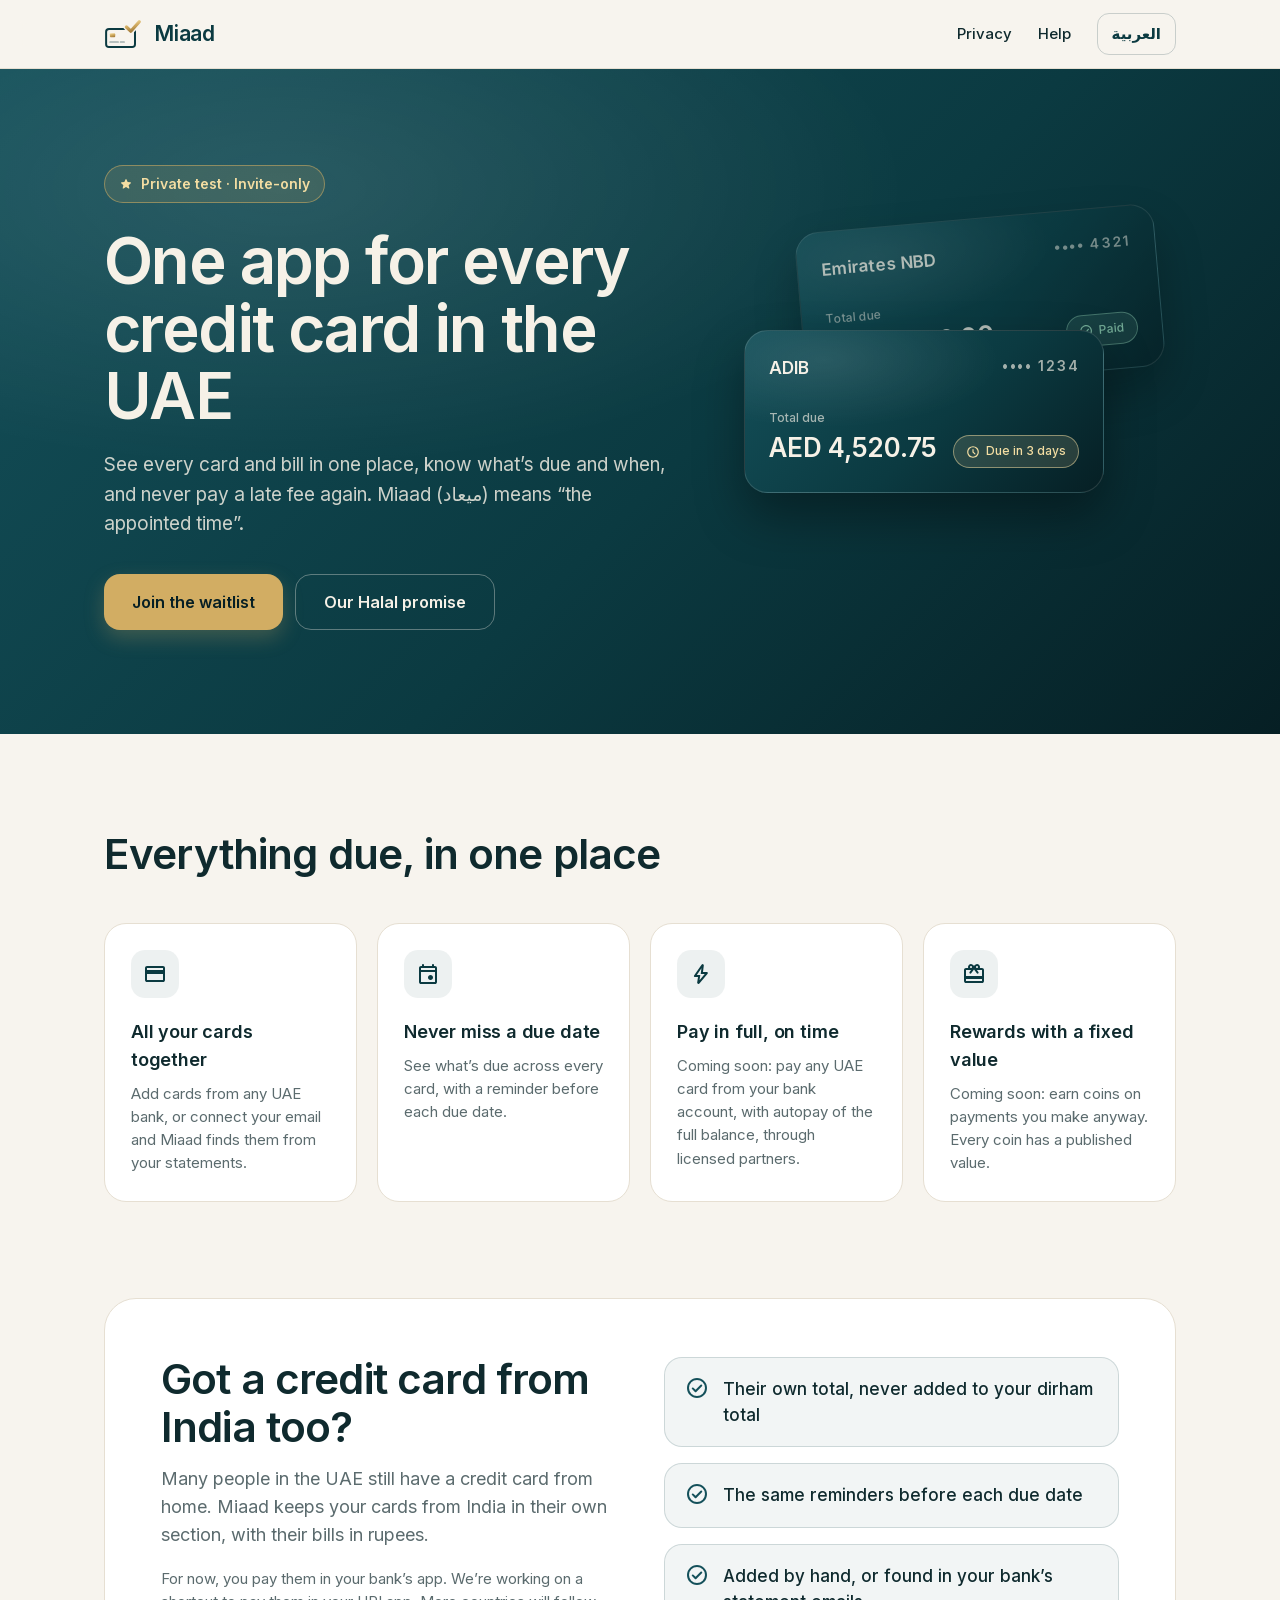
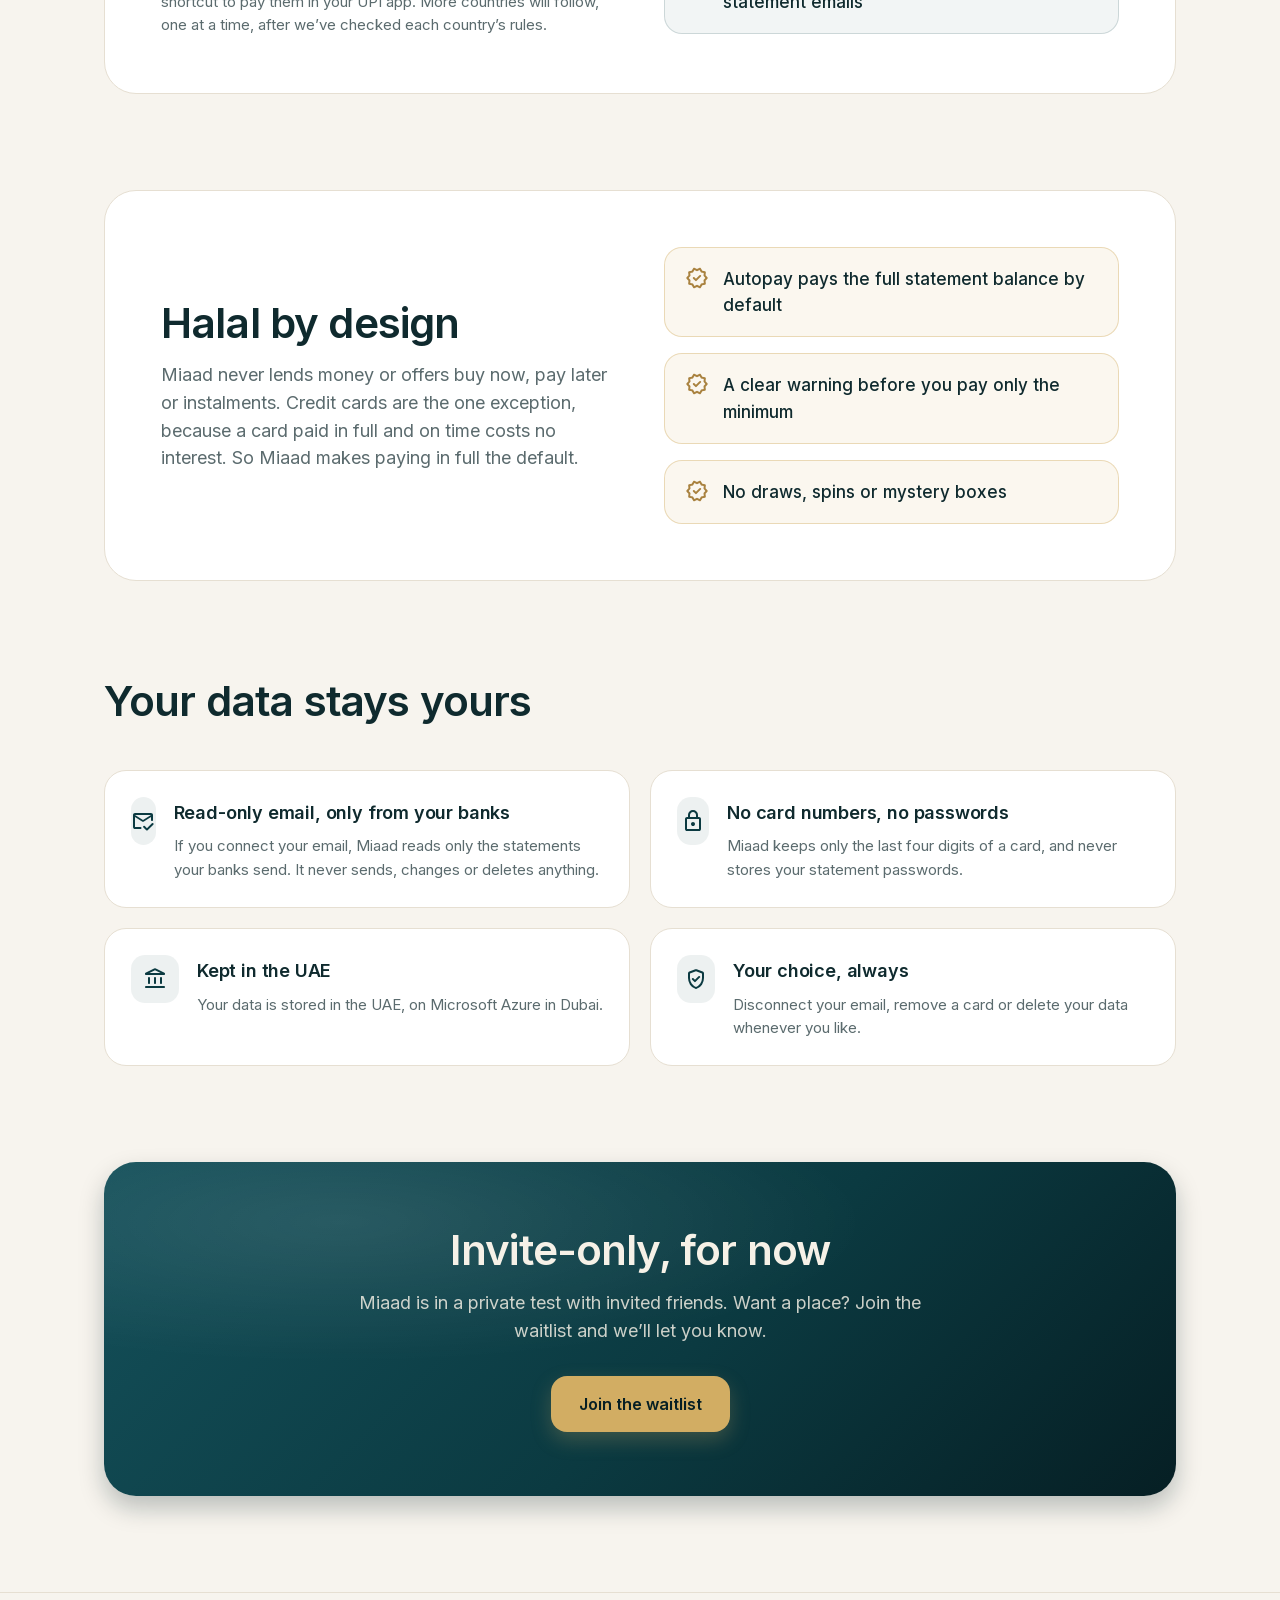
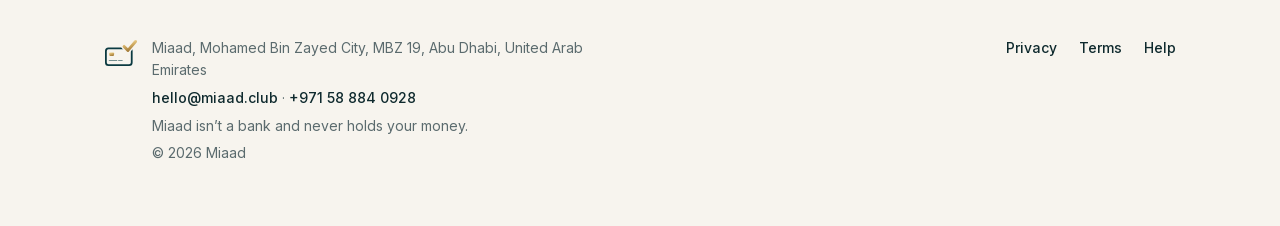
==== commit 8877fd62: "Publish www.miaad.club from javed-code/miaad@08c8d0a" ====
--- a/index.html
+++ b/index.html
@@ -32,7 +32,7 @@
 <span class="eyebrow"><svg width="14" height="14" fill="currentColor" viewBox="0 -960 960 960" aria-hidden="true"><path d="M480-269 314-169q-11 7-23 6t-21-8q-9-7-14-17.5t-2-23.5l44-189-147-127q-10-9-12.5-20.5T140-571q4-11 12-18t22-9l194-17 75-178q5-12 15.5-18t21.5-6q11 0 21.5 6t15.5 18l75 178 194 17q14 2 22 9t12 18q4 11 1.5 22.5T809-528L662-401l44 189q3 13-2 23.5T690-171q-9 7-21 8t-23-6L480-269Z"/></svg> Private test · Invite-only</span>
 <h1>One app for every credit card in the UAE</h1>
 <p class="lead">See every card and bill in one place, know what’s due and when, and never pay a late fee again. Miaad (ميعاد) means “the appointed time”.</p>
-<div class="actions"><a class="btn gold" href="mailto:hello@miaad.club?subject=Miaad%20waitlist">Join the waitlist</a><a class="btn ghost" href="#halal">Our Halal promise</a></div>
+<div class="actions"><a class="btn gold" href="/waitlist/">Join the waitlist</a><a class="btn ghost" href="#halal">Our Halal promise</a></div>
 </div>
 <div class="cards" aria-hidden="true">
 <div class="cardface back"><div class="top"><span>Emirates NBD</span><span class="digits">•••• 4321</span></div>
@@ -59,13 +59,13 @@
 
 <section class="section" style="padding-top:0"><div class="wrap">
 <h2>Your data stays yours</h2>
-<div class="grid-2"><div class="tile-card row-card"><div class="icon-tile"><svg viewBox="0 -960 960 960" aria-hidden="true"><path d="m160-720 320 200 320-200H160Zm0 560q-33 0-56.5-23.5T80-240v-480q0-33 23.5-56.5T160-800h640q33 0 56.5 23.5T880-720v200q0 17-11.5 28.5T840-480q-17 0-28.5-11.5T800-520v-120L501-453q-3 2-21 6-5 0-10.5-1.5T459-453L160-640v400h220q17 0 28.5 11.5T420-200q0 17-11.5 28.5T380-160H160Zm320-240Zm0-120Zm0 75Zm158 253 198-198q11-11 28-11t28 11q11 11 11 28t-11 28L666-108q-12 12-28 12t-28-12L496-222q-11-11-11-28t11-28q11-11 28-11t28 11l86 86Z"/></svg></div><div><h3>Read-only email, only from your banks</h3><p>If you connect your email, Miaad reads only the statements your banks send. It never sends, changes or deletes anything.</p></div></div><div class="tile-card row-card"><div class="icon-tile"><svg viewBox="0 -960 960 960" aria-hidden="true"><path d="M240-80q-33 0-56.5-23.5T160-160v-400q0-33 23.5-56.5T240-640h40v-80q0-83 58.5-141.5T480-920q83 0 141.5 58.5T680-720v80h40q33 0 56.5 23.5T800-560v400q0 33-23.5 56.5T720-80H240Zm0-80h480v-400H240v400Zm296.5-143.5Q560-327 560-360t-23.5-56.5Q513-440 480-440t-56.5 23.5Q400-393 400-360t23.5 56.5Q447-280 480-280t56.5-23.5ZM360-640h240v-80q0-50-35-85t-85-35q-50 0-85 35t-35 85v80ZM240-160v-400 400Z"/></svg></div><div><h3>No card numbers, no passwords</h3><p>Miaad keeps only the last four digits of a card, and never stores your statement passwords.</p></div></div><div class="tile-card row-card"><div class="icon-tile"><svg viewBox="0 -960 960 960" aria-hidden="true"><path d="M200-320v-200q0-17 11.5-28.5T240-560q17 0 28.5 11.5T280-520v200q0 17-11.5 28.5T240-280q-17 0-28.5-11.5T200-320Zm240 0v-200q0-17 11.5-28.5T480-560q17 0 28.5 11.5T520-520v200q0 17-11.5 28.5T480-280q-17 0-28.5-11.5T440-320ZM120-120q-17 0-28.5-11.5T80-160q0-17 11.5-28.5T120-200h720q17 0 28.5 11.5T880-160q0 17-11.5 28.5T840-120H120Zm560-200v-200q0-17 11.5-28.5T720-560q17 0 28.5 11.5T760-520v200q0 17-11.5 28.5T720-280q-17 0-28.5-11.5T680-320Zm160-320H116q-15 0-25.5-10.5T80-676v-22q0-11 5.5-19t14.5-13l344-172q17-8 36-8t36 8l342 171q11 5 16.5 15t5.5 21v15q0 17-11.5 28.5T840-640Zm-582-80h444-444Zm0 0h444L480-830 258-720Z"/></svg></div><div><h3>Kept in the UAE</h3><p>Your data is stored in the UAE: on Oracle Cloud in Abu Dhabi during the private test, then on Microsoft Azure in Dubai.</p></div></div><div class="tile-card row-card"><div class="icon-tile"><svg viewBox="0 -960 960 960" aria-hidden="true"><path d="m438-452-56-56q-12-12-28-12t-28 12q-12 12-12 28.5t12 28.5l84 85q12 12 28 12t28-12l170-170q12-12 12-28.5T636-593q-12-12-28.5-12T579-593L438-452Zm29 367q-6-1-12-3-135-45-215-166.5T160-516v-189q0-25 14.5-45t37.5-29l240-90q14-5 28-5t28 5l240 90q23 9 37.5 29t14.5 45v189q0 140-80 261.5T505-88q-6 2-12 3t-13 1q-7 0-13-1Zm13-79q104-33 172-132t68-220v-189l-240-90-240 90v189q0 121 68 220t172 132Zm0-316Z"/></svg></div><div><h3>Your choice, always</h3><p>Disconnect your email, remove a card or delete your data whenever you like.</p></div></div></div>
+<div class="grid-2"><div class="tile-card row-card"><div class="icon-tile"><svg viewBox="0 -960 960 960" aria-hidden="true"><path d="m160-720 320 200 320-200H160Zm0 560q-33 0-56.5-23.5T80-240v-480q0-33 23.5-56.5T160-800h640q33 0 56.5 23.5T880-720v200q0 17-11.5 28.5T840-480q-17 0-28.5-11.5T800-520v-120L501-453q-3 2-21 6-5 0-10.5-1.5T459-453L160-640v400h220q17 0 28.5 11.5T420-200q0 17-11.5 28.5T380-160H160Zm320-240Zm0-120Zm0 75Zm158 253 198-198q11-11 28-11t28 11q11 11 11 28t-11 28L666-108q-12 12-28 12t-28-12L496-222q-11-11-11-28t11-28q11-11 28-11t28 11l86 86Z"/></svg></div><div><h3>Read-only email, only from your banks</h3><p>If you connect your email, Miaad reads only the statements your banks send. It never sends, changes or deletes anything.</p></div></div><div class="tile-card row-card"><div class="icon-tile"><svg viewBox="0 -960 960 960" aria-hidden="true"><path d="M240-80q-33 0-56.5-23.5T160-160v-400q0-33 23.5-56.5T240-640h40v-80q0-83 58.5-141.5T480-920q83 0 141.5 58.5T680-720v80h40q33 0 56.5 23.5T800-560v400q0 33-23.5 56.5T720-80H240Zm0-80h480v-400H240v400Zm296.5-143.5Q560-327 560-360t-23.5-56.5Q513-440 480-440t-56.5 23.5Q400-393 400-360t23.5 56.5Q447-280 480-280t56.5-23.5ZM360-640h240v-80q0-50-35-85t-85-35q-50 0-85 35t-35 85v80ZM240-160v-400 400Z"/></svg></div><div><h3>No card numbers, no passwords</h3><p>Miaad keeps only the last four digits of a card, and never stores your statement passwords.</p></div></div><div class="tile-card row-card"><div class="icon-tile"><svg viewBox="0 -960 960 960" aria-hidden="true"><path d="M200-320v-200q0-17 11.5-28.5T240-560q17 0 28.5 11.5T280-520v200q0 17-11.5 28.5T240-280q-17 0-28.5-11.5T200-320Zm240 0v-200q0-17 11.5-28.5T480-560q17 0 28.5 11.5T520-520v200q0 17-11.5 28.5T480-280q-17 0-28.5-11.5T440-320ZM120-120q-17 0-28.5-11.5T80-160q0-17 11.5-28.5T120-200h720q17 0 28.5 11.5T880-160q0 17-11.5 28.5T840-120H120Zm560-200v-200q0-17 11.5-28.5T720-560q17 0 28.5 11.5T760-520v200q0 17-11.5 28.5T720-280q-17 0-28.5-11.5T680-320Zm160-320H116q-15 0-25.5-10.5T80-676v-22q0-11 5.5-19t14.5-13l344-172q17-8 36-8t36 8l342 171q11 5 16.5 15t5.5 21v15q0 17-11.5 28.5T840-640Zm-582-80h444-444Zm0 0h444L480-830 258-720Z"/></svg></div><div><h3>Kept in the UAE</h3><p>Your data is stored in the UAE, on Microsoft Azure in Dubai.</p></div></div><div class="tile-card row-card"><div class="icon-tile"><svg viewBox="0 -960 960 960" aria-hidden="true"><path d="m438-452-56-56q-12-12-28-12t-28 12q-12 12-12 28.5t12 28.5l84 85q12 12 28 12t28-12l170-170q12-12 12-28.5T636-593q-12-12-28.5-12T579-593L438-452Zm29 367q-6-1-12-3-135-45-215-166.5T160-516v-189q0-25 14.5-45t37.5-29l240-90q14-5 28-5t28 5l240 90q23 9 37.5 29t14.5 45v189q0 140-80 261.5T505-88q-6 2-12 3t-13 1q-7 0-13-1Zm13-79q104-33 172-132t68-220v-189l-240-90-240 90v189q0 121 68 220t172 132Zm0-316Z"/></svg></div><div><h3>Your choice, always</h3><p>Disconnect your email, remove a card or delete your data whenever you like.</p></div></div></div>
 </div></section>
 
 <section class="section" style="padding-top:0"><div class="wrap"><div class="cta">
 <h2>Invite-only, for now</h2>
-<p>Miaad is in a private test with invited friends. Want a place? Write to hello@miaad.club and we’ll let you know.</p>
-<a class="btn gold" href="mailto:hello@miaad.club?subject=Miaad%20waitlist">Join the waitlist</a>
+<p>Miaad is in a private test with invited friends. Want a place? Join the waitlist and we’ll let you know.</p>
+<a class="btn gold" href="/waitlist/">Join the waitlist</a>
 </div></div></section>
 </main>
 <footer class="site-footer"><div class="wrap cols">
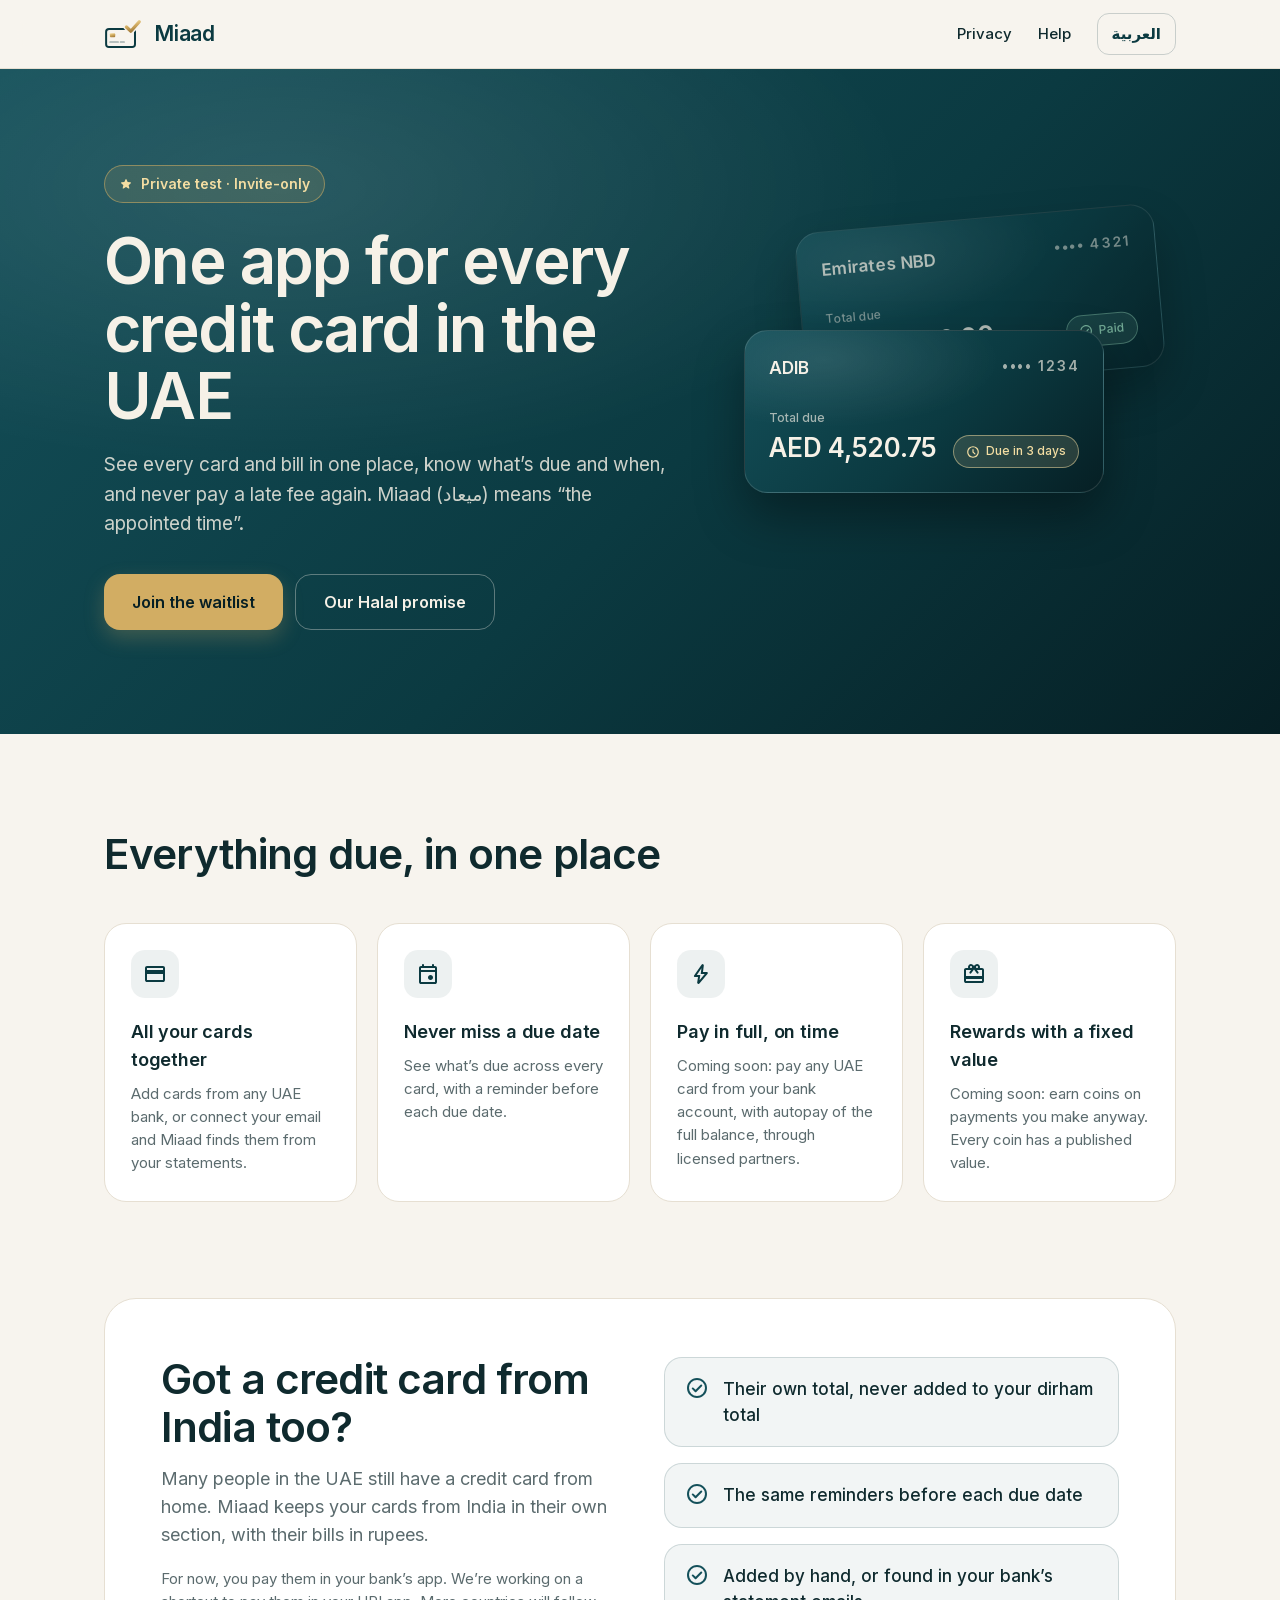
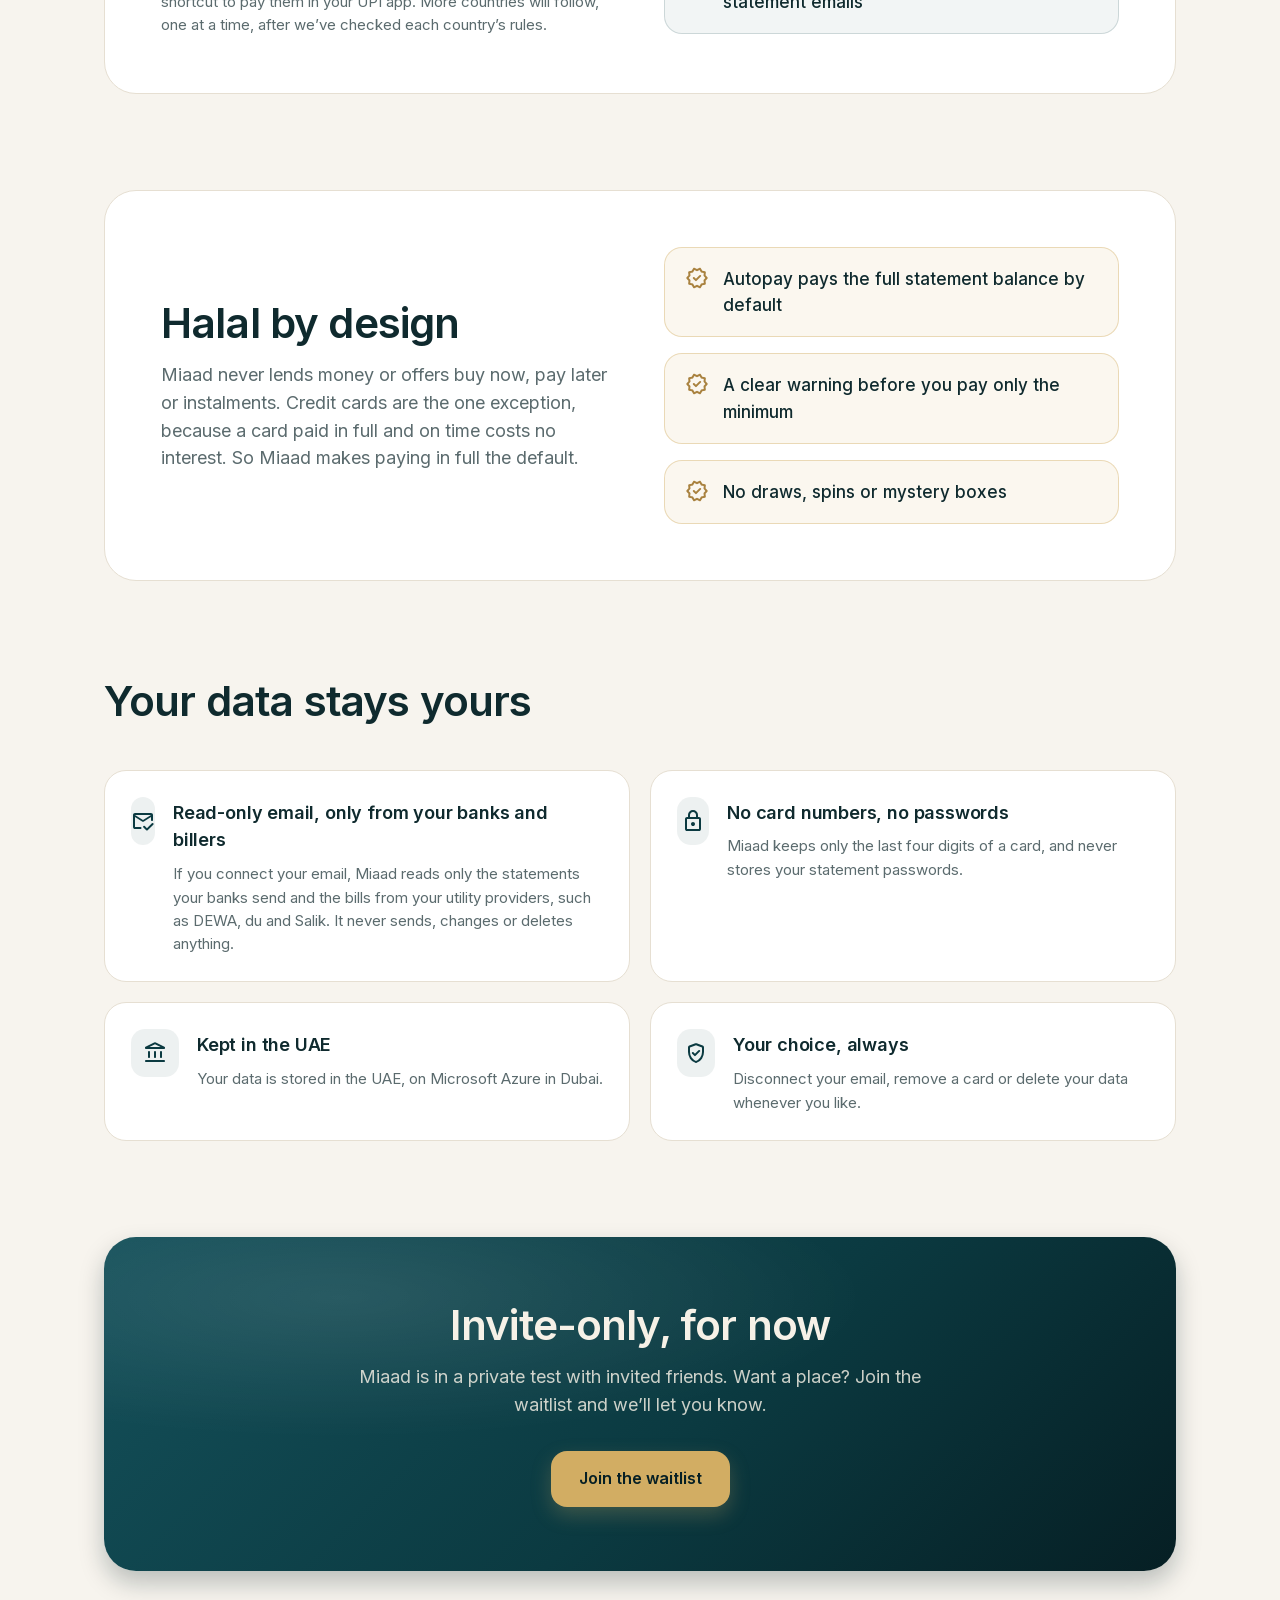
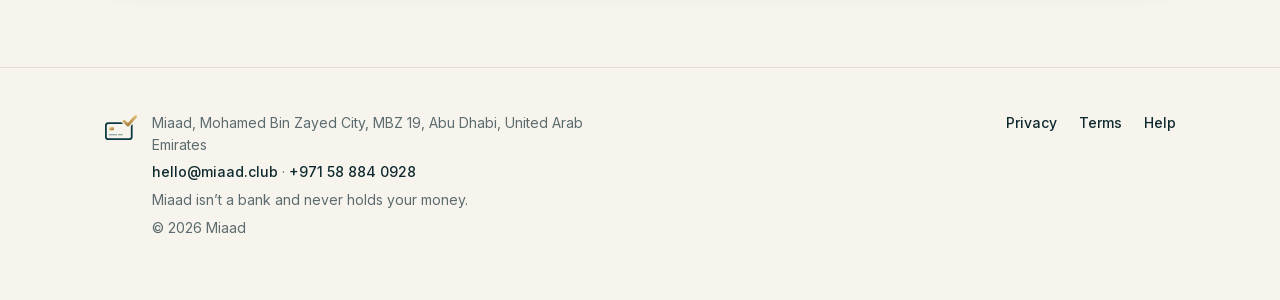
==== commit 9a3ebc76: "Publish www.miaad.club from javed-code/miaad@04ad13f" ====
--- a/index.html
+++ b/index.html
@@ -59,7 +59,7 @@
 
 <section class="section" style="padding-top:0"><div class="wrap">
 <h2>Your data stays yours</h2>
-<div class="grid-2"><div class="tile-card row-card"><div class="icon-tile"><svg viewBox="0 -960 960 960" aria-hidden="true"><path d="m160-720 320 200 320-200H160Zm0 560q-33 0-56.5-23.5T80-240v-480q0-33 23.5-56.5T160-800h640q33 0 56.5 23.5T880-720v200q0 17-11.5 28.5T840-480q-17 0-28.5-11.5T800-520v-120L501-453q-3 2-21 6-5 0-10.5-1.5T459-453L160-640v400h220q17 0 28.5 11.5T420-200q0 17-11.5 28.5T380-160H160Zm320-240Zm0-120Zm0 75Zm158 253 198-198q11-11 28-11t28 11q11 11 11 28t-11 28L666-108q-12 12-28 12t-28-12L496-222q-11-11-11-28t11-28q11-11 28-11t28 11l86 86Z"/></svg></div><div><h3>Read-only email, only from your banks</h3><p>If you connect your email, Miaad reads only the statements your banks send. It never sends, changes or deletes anything.</p></div></div><div class="tile-card row-card"><div class="icon-tile"><svg viewBox="0 -960 960 960" aria-hidden="true"><path d="M240-80q-33 0-56.5-23.5T160-160v-400q0-33 23.5-56.5T240-640h40v-80q0-83 58.5-141.5T480-920q83 0 141.5 58.5T680-720v80h40q33 0 56.5 23.5T800-560v400q0 33-23.5 56.5T720-80H240Zm0-80h480v-400H240v400Zm296.5-143.5Q560-327 560-360t-23.5-56.5Q513-440 480-440t-56.5 23.5Q400-393 400-360t23.5 56.5Q447-280 480-280t56.5-23.5ZM360-640h240v-80q0-50-35-85t-85-35q-50 0-85 35t-35 85v80ZM240-160v-400 400Z"/></svg></div><div><h3>No card numbers, no passwords</h3><p>Miaad keeps only the last four digits of a card, and never stores your statement passwords.</p></div></div><div class="tile-card row-card"><div class="icon-tile"><svg viewBox="0 -960 960 960" aria-hidden="true"><path d="M200-320v-200q0-17 11.5-28.5T240-560q17 0 28.5 11.5T280-520v200q0 17-11.5 28.5T240-280q-17 0-28.5-11.5T200-320Zm240 0v-200q0-17 11.5-28.5T480-560q17 0 28.5 11.5T520-520v200q0 17-11.5 28.5T480-280q-17 0-28.5-11.5T440-320ZM120-120q-17 0-28.5-11.5T80-160q0-17 11.5-28.5T120-200h720q17 0 28.5 11.5T880-160q0 17-11.5 28.5T840-120H120Zm560-200v-200q0-17 11.5-28.5T720-560q17 0 28.5 11.5T760-520v200q0 17-11.5 28.5T720-280q-17 0-28.5-11.5T680-320Zm160-320H116q-15 0-25.5-10.5T80-676v-22q0-11 5.5-19t14.5-13l344-172q17-8 36-8t36 8l342 171q11 5 16.5 15t5.5 21v15q0 17-11.5 28.5T840-640Zm-582-80h444-444Zm0 0h444L480-830 258-720Z"/></svg></div><div><h3>Kept in the UAE</h3><p>Your data is stored in the UAE, on Microsoft Azure in Dubai.</p></div></div><div class="tile-card row-card"><div class="icon-tile"><svg viewBox="0 -960 960 960" aria-hidden="true"><path d="m438-452-56-56q-12-12-28-12t-28 12q-12 12-12 28.5t12 28.5l84 85q12 12 28 12t28-12l170-170q12-12 12-28.5T636-593q-12-12-28.5-12T579-593L438-452Zm29 367q-6-1-12-3-135-45-215-166.5T160-516v-189q0-25 14.5-45t37.5-29l240-90q14-5 28-5t28 5l240 90q23 9 37.5 29t14.5 45v189q0 140-80 261.5T505-88q-6 2-12 3t-13 1q-7 0-13-1Zm13-79q104-33 172-132t68-220v-189l-240-90-240 90v189q0 121 68 220t172 132Zm0-316Z"/></svg></div><div><h3>Your choice, always</h3><p>Disconnect your email, remove a card or delete your data whenever you like.</p></div></div></div>
+<div class="grid-2"><div class="tile-card row-card"><div class="icon-tile"><svg viewBox="0 -960 960 960" aria-hidden="true"><path d="m160-720 320 200 320-200H160Zm0 560q-33 0-56.5-23.5T80-240v-480q0-33 23.5-56.5T160-800h640q33 0 56.5 23.5T880-720v200q0 17-11.5 28.5T840-480q-17 0-28.5-11.5T800-520v-120L501-453q-3 2-21 6-5 0-10.5-1.5T459-453L160-640v400h220q17 0 28.5 11.5T420-200q0 17-11.5 28.5T380-160H160Zm320-240Zm0-120Zm0 75Zm158 253 198-198q11-11 28-11t28 11q11 11 11 28t-11 28L666-108q-12 12-28 12t-28-12L496-222q-11-11-11-28t11-28q11-11 28-11t28 11l86 86Z"/></svg></div><div><h3>Read-only email, only from your banks and billers</h3><p>If you connect your email, Miaad reads only the statements your banks send and the bills from your utility providers, such as DEWA, du and Salik. It never sends, changes or deletes anything.</p></div></div><div class="tile-card row-card"><div class="icon-tile"><svg viewBox="0 -960 960 960" aria-hidden="true"><path d="M240-80q-33 0-56.5-23.5T160-160v-400q0-33 23.5-56.5T240-640h40v-80q0-83 58.5-141.5T480-920q83 0 141.5 58.5T680-720v80h40q33 0 56.5 23.5T800-560v400q0 33-23.5 56.5T720-80H240Zm0-80h480v-400H240v400Zm296.5-143.5Q560-327 560-360t-23.5-56.5Q513-440 480-440t-56.5 23.5Q400-393 400-360t23.5 56.5Q447-280 480-280t56.5-23.5ZM360-640h240v-80q0-50-35-85t-85-35q-50 0-85 35t-35 85v80ZM240-160v-400 400Z"/></svg></div><div><h3>No card numbers, no passwords</h3><p>Miaad keeps only the last four digits of a card, and never stores your statement passwords.</p></div></div><div class="tile-card row-card"><div class="icon-tile"><svg viewBox="0 -960 960 960" aria-hidden="true"><path d="M200-320v-200q0-17 11.5-28.5T240-560q17 0 28.5 11.5T280-520v200q0 17-11.5 28.5T240-280q-17 0-28.5-11.5T200-320Zm240 0v-200q0-17 11.5-28.5T480-560q17 0 28.5 11.5T520-520v200q0 17-11.5 28.5T480-280q-17 0-28.5-11.5T440-320ZM120-120q-17 0-28.5-11.5T80-160q0-17 11.5-28.5T120-200h720q17 0 28.5 11.5T880-160q0 17-11.5 28.5T840-120H120Zm560-200v-200q0-17 11.5-28.5T720-560q17 0 28.5 11.5T760-520v200q0 17-11.5 28.5T720-280q-17 0-28.5-11.5T680-320Zm160-320H116q-15 0-25.5-10.5T80-676v-22q0-11 5.5-19t14.5-13l344-172q17-8 36-8t36 8l342 171q11 5 16.5 15t5.5 21v15q0 17-11.5 28.5T840-640Zm-582-80h444-444Zm0 0h444L480-830 258-720Z"/></svg></div><div><h3>Kept in the UAE</h3><p>Your data is stored in the UAE, on Microsoft Azure in Dubai.</p></div></div><div class="tile-card row-card"><div class="icon-tile"><svg viewBox="0 -960 960 960" aria-hidden="true"><path d="m438-452-56-56q-12-12-28-12t-28 12q-12 12-12 28.5t12 28.5l84 85q12 12 28 12t28-12l170-170q12-12 12-28.5T636-593q-12-12-28.5-12T579-593L438-452Zm29 367q-6-1-12-3-135-45-215-166.5T160-516v-189q0-25 14.5-45t37.5-29l240-90q14-5 28-5t28 5l240 90q23 9 37.5 29t14.5 45v189q0 140-80 261.5T505-88q-6 2-12 3t-13 1q-7 0-13-1Zm13-79q104-33 172-132t68-220v-189l-240-90-240 90v189q0 121 68 220t172 132Zm0-316Z"/></svg></div><div><h3>Your choice, always</h3><p>Disconnect your email, remove a card or delete your data whenever you like.</p></div></div></div>
 </div></section>
 
 <section class="section" style="padding-top:0"><div class="wrap"><div class="cta">
